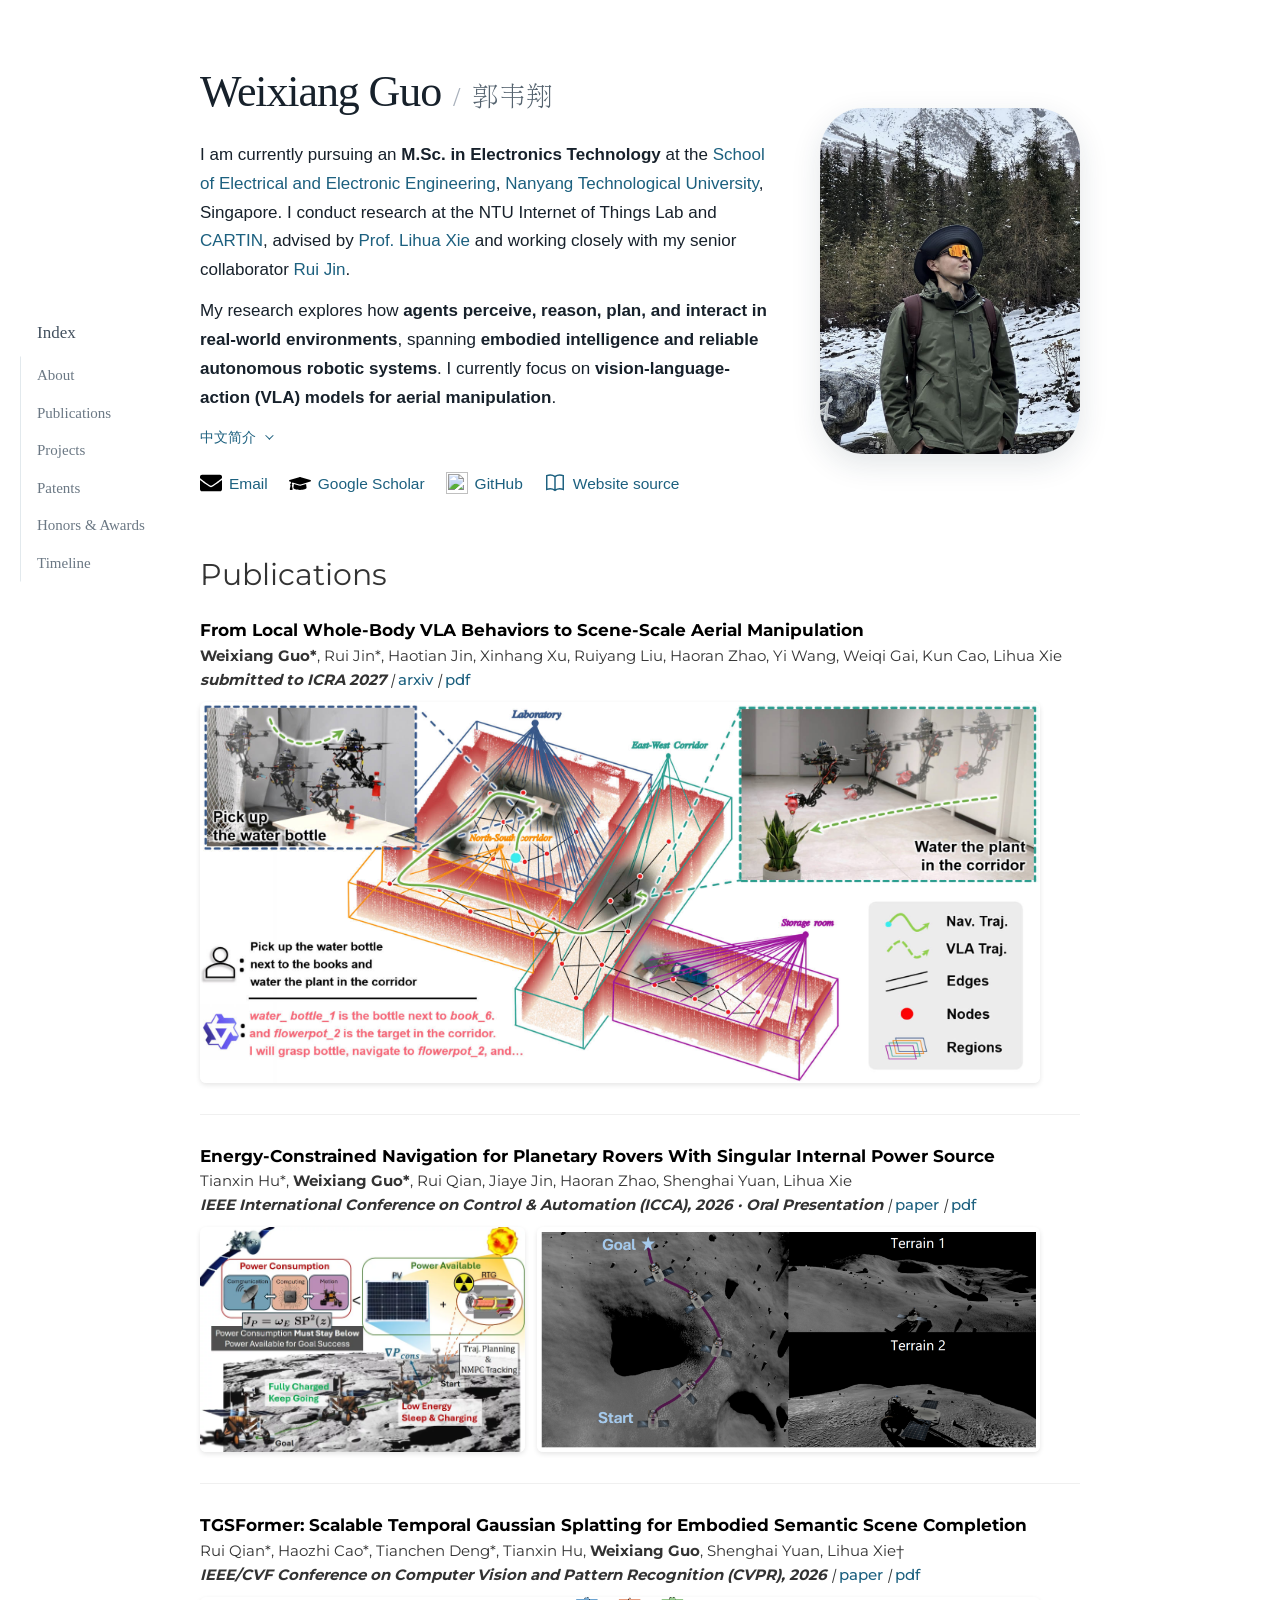
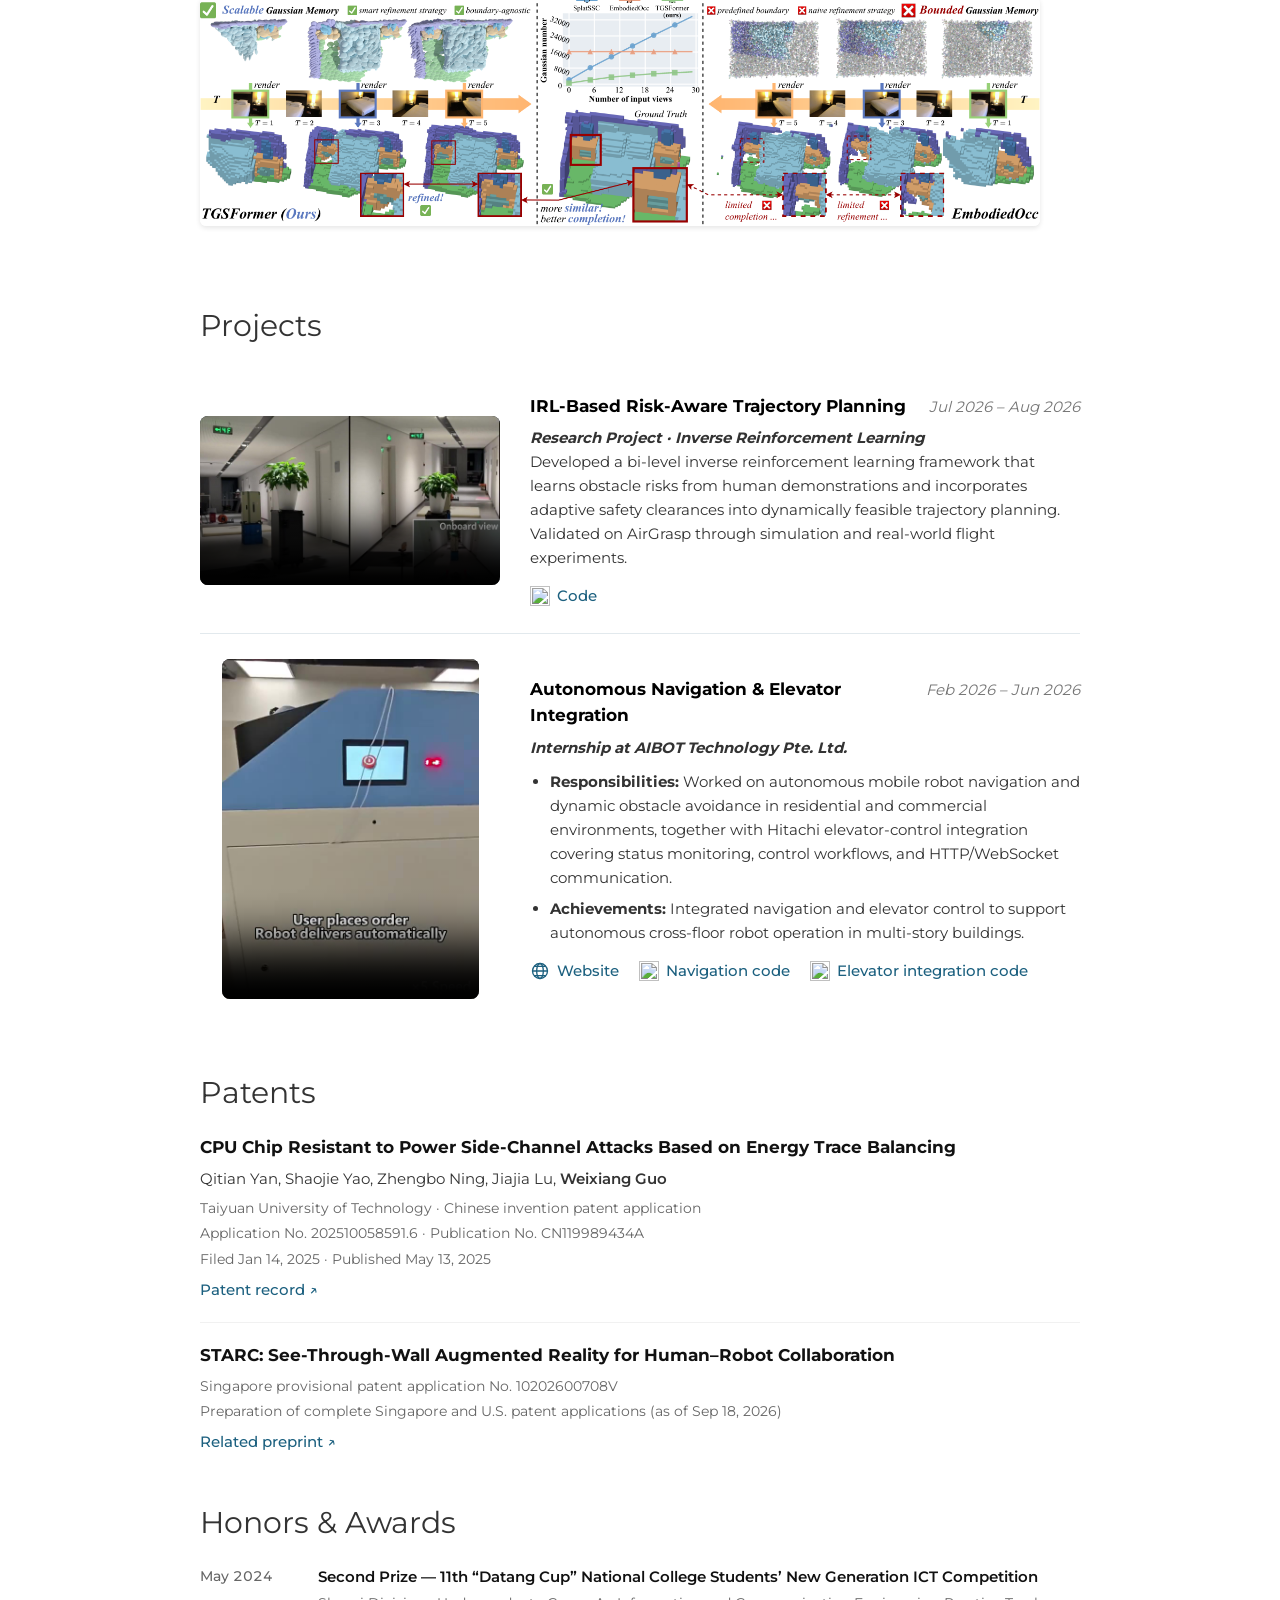
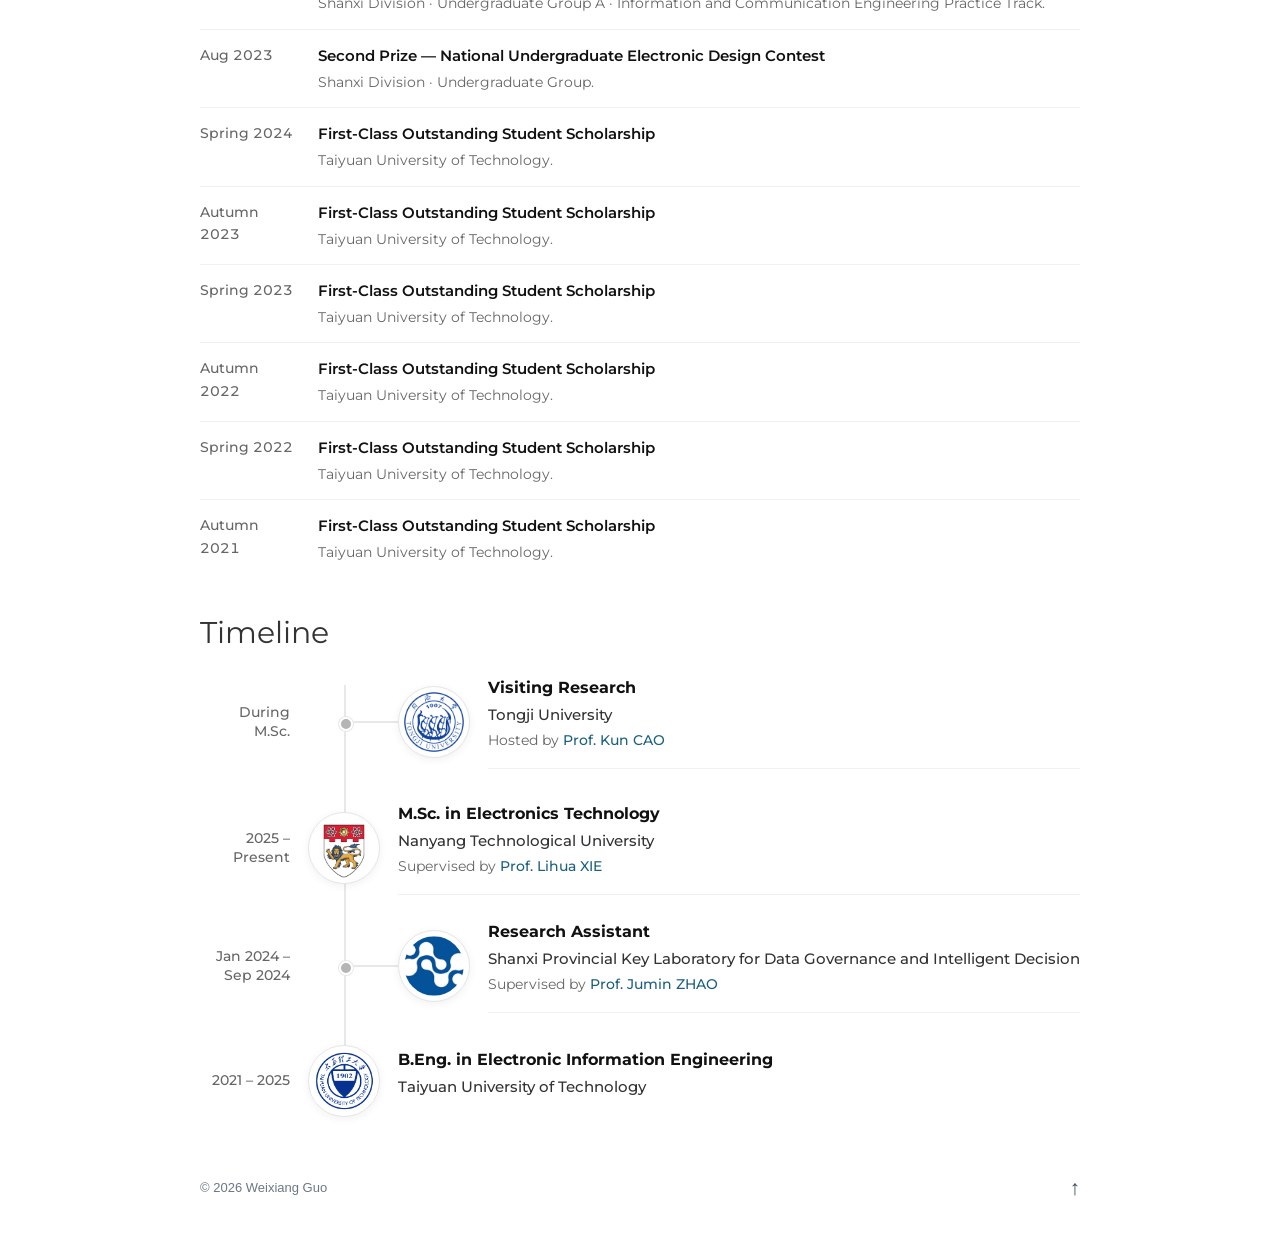
==== index.html @ 1e781b4f "Add patent applications before honors and awards" ====
<!DOCTYPE html>
<html lang="en">
<head>
  <meta charset="UTF-8">
  <meta name="viewport" content="width=device-width, initial-scale=1">
  <meta name="author" content="Weixiang Guo | 郭韦翔">
  <meta name="description" content="Weixiang Guo at Nanyang Technological University — robotics, intelligent systems, research, and engineering projects.">
  <meta name="color-scheme" content="light">
  <title>Weixiang Guo | 郭韦翔</title>
  <link rel="icon" href="assets/images/favicon.svg" type="image/svg+xml">
  <link rel="stylesheet" href="stylesheet.css?v=patents-20261005">
  <script src="navigation.js" defer></script>
  <script src="interactions.js" defer></script>
</head>
<body>
  <a class="skip-link" href="#about">Skip to main content</a>
  <aside class="section-nav" aria-label="Page sections">
    <div class="section-nav__inner">
      <a class="section-nav__label" href="#about">Index</a>
      <div class="section-nav__track">
        <span class="section-nav__indicator" aria-hidden="true"></span>
        <ol class="section-nav__list" id="section-nav-list">
          <li class="section-nav__item"><a class="section-nav__link" href="#about">About</a></li>
          <li class="section-nav__item"><a class="section-nav__link" href="#research">Publications</a></li>
          <li class="section-nav__item"><a class="section-nav__link" href="#projects">Projects</a></li>
          <li class="section-nav__item"><a class="section-nav__link" href="#patents">Patents</a></li>
          <li class="section-nav__item"><a class="section-nav__link" href="#honors">Honors &amp; Awards</a></li>
          <li class="section-nav__item"><a class="section-nav__link" href="#timeline">Timeline</a></li>
        </ol>
      </div>
    </div>
  </aside>

  <main class="page-shell">
    <section id="about" class="page-section profile" data-nav-section data-nav-label="About" tabindex="-1">
      <div class="profile-copy">
        <h1 class="name">Weixiang Guo <span class="name-divider" aria-hidden="true">/</span> <span class="chinese-name" lang="zh-CN">郭韦翔</span></h1>
        <p class="profile-intro">I am currently pursuing an <strong>M.Sc. in Electronics Technology</strong> at the <a href="https://www.ntu.edu.sg/eee">School of Electrical and Electronic Engineering</a>, <a href="https://www.ntu.edu.sg/">Nanyang Technological University</a>, Singapore. I conduct research at the NTU Internet of Things Lab and <a href="https://www.ntu.edu.sg/cartin">CARTIN</a>, advised by <a href="https://dr.ntu.edu.sg/entities/person/Xie-Lihua/">Prof. Lihua Xie</a> and working closely with my senior collaborator <a href="https://bbbbigrui.github.io/index.html">Rui Jin</a>.</p>
        <p class="profile-intro">My research explores how <strong>agents perceive, reason, plan, and interact in real-world environments</strong>, spanning <strong>embodied intelligence and reliable autonomous robotic systems</strong>. I currently focus on <strong>vision-language-action (VLA) models for aerial manipulation</strong>.</p>
        <details class="profile-details" lang="zh-CN">
          <summary>中文简介</summary>
          <div class="profile-details__content">
            <p>目前，我在新加坡<a href="https://www.ntu.edu.sg/eee">南洋理工大学电气与电子工程学院</a>攻读<strong>电子技术专业硕士（M.Sc. in Electronics Technology）</strong>，并在 NTU Internet of Things Lab 与<a href="https://www.ntu.edu.sg/cartin">先进机器人技术创新中心（CARTIN）</a>开展研究，师从<a href="https://dr.ntu.edu.sg/entities/person/Xie-Lihua/">谢立华教授</a>，并与<a href="https://bbbbigrui.github.io/index.html">金锐师兄</a>紧密合作。</p>
            <p>我的研究探索<strong>智能体如何在真实环境中进行感知、推理、规划与交互</strong>，涵盖<strong>具身智能与可靠的自主机器人系统</strong>。目前，我主要聚焦于<strong>面向空中操作的视觉—语言—动作（VLA）模型</strong>。</p>
          </div>
        </details>
        <div class="profile-links" aria-label="Profiles">
          <a class="profile-link" href="mailto:WEIXIANG001@e.ntu.edu.sg" title="WEIXIANG001@e.ntu.edu.sg"><img src="assets/files/icon/fa-envelope.svg" width="22" height="22" alt="">Email</a>
          <a class="profile-link" href="https://scholar.google.com/citations?user=BUrEXCwAAAAJ&amp;hl=en"><img src="assets/files/icon/fa-graduation-cap.svg" width="22" height="22" alt="">Google Scholar</a>
          <a class="profile-link" href="https://github.com/WeixiangGuo"><img src="assets/files/icon/github.svg" width="22" height="22" alt="">GitHub</a>
          <a class="profile-link" href="https://github.com/WeixiangGuo/WeixiangGuo.github.io"><svg viewBox="0 0 24 24" width="22" height="22" fill="none" stroke="currentColor" stroke-width="1.6" aria-hidden="true"><path d="M12 5v15M12 5C8 2 3 4 3 4v15s5-2 9 1c4-3 9-1 9-1V4s-5-2-9 1Z"/></svg>Website source</a>
        </div>
      </div>
      <figure class="profile-portrait">
        <img class="avatar" src="assets/images/weixiang-mountain-v2.jpg" alt="Weixiang Guo standing in a snow-covered mountain landscape" width="900" height="1200" fetchpriority="high">
      </figure>
    </section>

    <section id="research" class="page-section research-section" data-nav-section data-nav-label="Publications" tabindex="-1">
      <header class="section-heading">
        <h2 class="section-title" id="research-heading">Publications</h2>
      </header>
      <div id="research-papers">
        <article class="publication-item" aria-labelledby="vla-title">
          <div class="paper-content">
            <h3 class="papertitle" id="vla-title">From Local Whole-Body VLA Behaviors to Scene-Scale Aerial Manipulation</h3>
            <p class="authors"><span class="author-self">Weixiang Guo*</span>, Rui Jin*, Haotian Jin, Xinhang Xu, Ruiyang Liu, Haoran Zhao, Yi Wang, Weiqi Gai, Kun Cao, Lihua Xie</p>
            <p class="venue-full"><strong>submitted to ICRA 2027</strong> | <a class="publication-link" href="https://arxiv.org/abs/2609.39670">arxiv</a> | <a class="publication-link" href="https://arxiv.org/pdf/2609.39670">pdf</a></p>
          </div>
          <a class="paper-figure" href="assets/images/materials/vla-scene-scale-aerial-manipulation.jpg" data-figure data-caption="From Local Whole-Body VLA Behaviors to Scene-Scale Aerial Manipulation — Overview" aria-label="Enlarge the VLA aerial manipulation overview"><img src="assets/images/materials/vla-scene-scale-aerial-manipulation.jpg" alt="Scene-scale aerial manipulation framework connecting bottle grasping and plant watering through navigation and VLA trajectories" width="2195" height="997" loading="lazy"></a>
        </article>

        <article class="publication-item" aria-labelledby="lunarplan-title">
          <div class="paper-content">
            <h3 class="papertitle" id="lunarplan-title">Energy-Constrained Navigation for Planetary Rovers With Singular Internal Power Source</h3>
            <p class="authors">Tianxin Hu*, <span class="author-self">Weixiang Guo*</span>, Rui Qian, Jiaye Jin, Haoran Zhao, Shenghai Yuan, Lihua Xie</p>
            <p class="venue-full"><strong>IEEE International Conference on Control &amp; Automation (ICCA), 2026 · Oral Presentation</strong> | <a class="publication-link" href="https://ieeexplore.ieee.org/document/11618131">paper</a> | <a class="publication-link" href="https://ieeexplore.ieee.org/stamp/stamp.jsp?tp=&amp;arnumber=11618131">pdf</a></p>
          </div>
          <div class="publication-visuals" style="--visual-columns: minmax(0, 1.445021fr) minmax(0, 2.239726fr);" aria-label="Planetary rover navigation overview and terrain examples">
            <a class="paper-figure" href="assets/images/lunarplan.webp" data-figure data-caption="Energy-constrained navigation for planetary rovers — Overview" aria-label="Enlarge the LunarPlan research figure"><img src="assets/images/lunarplan.webp" alt="Planetary rover energy-constrained navigation overview" width="1393" height="964" loading="lazy"></a>
            <a class="paper-figure" href="assets/images/materials/icca-2026-terrain-navigation.png" data-figure data-caption="Planetary rover navigation — Start-to-goal path and two terrain examples" aria-label="Enlarge the planetary rover terrain figure"><img src="assets/images/materials/icca-2026-terrain-navigation.png" alt="Rover path from start to goal around a crater, alongside Terrain 1 and Terrain 2 views" width="981" height="438" loading="lazy"></a>
          </div>
        </article>

        <article class="publication-item" aria-labelledby="tgsformer-title">
          <div class="paper-content">
            <h3 class="papertitle" id="tgsformer-title">TGSFormer: Scalable Temporal Gaussian Splatting for Embodied Semantic Scene Completion</h3>
            <p class="authors">Rui Qian*, Haozhi Cao*, Tianchen Deng*, Tianxin Hu, <span class="author-self">Weixiang Guo</span>, Shenghai Yuan, Lihua Xie†</p>
            <p class="venue-full"><strong>IEEE/CVF Conference on Computer Vision and Pattern Recognition (CVPR), 2026</strong> | <a class="publication-link" href="https://openaccess.thecvf.com/content/CVPR2026/html/Qian_TGSFormer_Scalable_Temporal_Gaussian_Splatting_for_Embodied_Semantic_Scene_Completion_CVPR_2026_paper.html">paper</a> | <a class="publication-link" href="assets/files/papers/tgsformer-cvpr-2026.pdf">pdf</a></p>
          </div>
          <a class="paper-figure" href="assets/images/materials/tgsformer-introduction.png" data-figure data-caption="TGSFormer — Scalable Gaussian memory, progressive scene refinement, and comparison with baseline methods" aria-label="Enlarge the TGSFormer overview and comparison figure"><img src="assets/images/materials/tgsformer-introduction.png" alt="TGSFormer expands and refines reconstructed scenes over time, with visual comparisons against EmbodiedOcc and a chart of Gaussian counts" width="6284" height="1716" loading="lazy"></a>
        </article>
      </div>
    </section>

    <section id="projects" class="page-section projects-section" data-nav-section tabindex="-1">
      <header class="section-heading"><h2 class="section-title">Projects</h2></header>
      <article class="project-card" aria-labelledby="irl-project-title">
        <div class="project-media">
          <video class="project-video" controls autoplay loop playsinline muted preload="metadata" poster="assets/images/materials/irl-optimized-flight-20261004-poster.jpg" width="1280" height="720" aria-label="IRL-optimized AirGrasp flight demonstration">
            <source src="assets/images/materials/irl-optimized-flight-20261004.mp4" type="video/mp4">
            <a href="assets/images/materials/irl-optimized-flight-20261004.mp4">Watch the IRL flight demonstration</a>.
          </video>
        </div>
        <div class="project-copy">
          <div class="project-heading">
            <h3 id="irl-project-title">IRL-Based Risk-Aware Trajectory Planning</h3>
            <p class="project-dates"><time datetime="2026-07">Jul 2026</time> – <time datetime="2026-08">Aug 2026</time></p>
          </div>
          <p class="project-kicker">Research Project · Inverse Reinforcement Learning</p>
          <p>Developed a bi-level inverse reinforcement learning framework that learns obstacle risks from human demonstrations and incorporates adaptive safety clearances into dynamically feasible trajectory planning. Validated on AirGrasp through simulation and real-world flight experiments.</p>
          <div class="paper-links-group">
            <a class="link-with-icon" href="https://github.com/WeixiangGuo/IRL-Based-Risk-Aware-Trajectory-Planning"><img src="assets/files/icon/github.svg" width="20" height="20" alt="">Code</a>
          </div>
        </div>
      </article>
      <article class="project-card" aria-labelledby="aibot-project-title">
        <div class="project-media">
          <video class="project-video project-video--portrait" controls autoplay loop playsinline muted preload="metadata" poster="assets/images/materials/aibot-navigation-poster.jpg" width="544" height="720" aria-label="AIBOT autonomous mobile robot navigation demonstration">
            <source src="assets/images/materials/aibot-autonomous-navigation.mp4" type="video/mp4">
            <a href="assets/images/materials/aibot-autonomous-navigation.mp4">Watch the AIBOT navigation demonstration</a>.
          </video>
        </div>
        <div class="project-copy">
          <div class="project-heading">
            <h3 id="aibot-project-title">Autonomous Navigation &amp; Elevator Integration</h3>
            <p class="project-dates"><time datetime="2026-02">Feb 2026</time> – <time datetime="2026-06">Jun 2026</time></p>
          </div>
          <p class="project-kicker">Internship at AIBOT Technology Pte. Ltd.</p>
          <ul class="project-details">
            <li><strong>Responsibilities:</strong> Worked on autonomous mobile robot navigation and dynamic obstacle avoidance in residential and commercial environments, together with Hitachi elevator-control integration covering status monitoring, control workflows, and HTTP/WebSocket communication.</li>
            <li><strong>Achievements:</strong> Integrated navigation and elevator control to support autonomous cross-floor robot operation in multi-story buildings.</li>
          </ul>
          <div class="paper-links-group">
            <a class="link-with-icon" href="https://aibot.sg" target="_blank" rel="noopener"><svg viewBox="0 0 24 24" width="20" height="20" fill="none" stroke="currentColor" stroke-width="1.6" aria-hidden="true"><circle cx="12" cy="12" r="9"/><ellipse cx="12" cy="12" rx="4" ry="9"/><path d="M3 12h18M5 6.5h14M5 17.5h14"/></svg>Website</a>
            <a class="link-with-icon" href="https://github.com/ccwss-maker/AIBOT"><img src="assets/files/icon/github.svg" width="20" height="20" alt="">Navigation code</a>
            <a class="link-with-icon" href="https://github.com/WeixiangGuo/hitachi-aibot"><img src="assets/files/icon/github.svg" width="20" height="20" alt="">Elevator integration code</a>
          </div>
        </div>
      </article>
    </section>

    <section id="patents" class="page-section patents-section" data-nav-section data-nav-label="Patents" tabindex="-1">
      <header class="section-heading"><h2 class="section-title">Patents</h2></header>
      <article class="patent-entry">
        <h3>CPU Chip Resistant to Power Side-Channel Attacks Based on Energy Trace Balancing</h3>
        <p class="patent-inventors">Qitian Yan, Shaojie Yao, Zhengbo Ning, Jiajia Lu, <strong>Weixiang Guo</strong></p>
        <p class="patent-meta">Taiyuan University of Technology · Chinese invention patent application</p>
        <p class="patent-meta">Application No. 202510058591.6 · Publication No. CN119989434A</p>
        <p class="patent-status">Filed <time datetime="2025-01-14">Jan 14, 2025</time> · Published <time datetime="2025-05-13">May 13, 2025</time></p>
        <div class="patent-links"><a href="https://www.imaibj.cn/patent/details/202510058591">Patent record <span aria-hidden="true">↗</span></a></div>
      </article>
      <article class="patent-entry">
        <h3>STARC: See-Through-Wall Augmented Reality for Human–Robot Collaboration</h3>
        <p class="patent-meta">Singapore provisional patent application No. 10202600708V</p>
        <p class="patent-status">Preparation of complete Singapore and U.S. patent applications <span class="patent-asof">(as of Sep 18, 2026)</span></p>
        <div class="patent-links"><a href="https://arxiv.org/abs/2509.15507">Related preprint <span aria-hidden="true">↗</span></a></div>
      </article>
    </section>

    <section id="honors" class="page-section honors-section" data-nav-section data-nav-label="Honors &amp; Awards" tabindex="-1">
      <header class="section-heading"><h2 class="section-title">Honors &amp; Awards</h2></header>
      <ul class="awards-list">
        <li>
          <time class="award-year" datetime="2024-05">May 2024</time>
          <div><strong>Second Prize — 11th “Datang Cup” National College Students’ New Generation ICT Competition</strong><p class="award-detail">Shanxi Division · Undergraduate Group A · Information and Communication Engineering Practice Track.</p></div>
        </li>
        <li>
          <time class="award-year" datetime="2023-08">Aug 2023</time>
          <div><strong>Second Prize — National Undergraduate Electronic Design Contest</strong><p class="award-detail">Shanxi Division · Undergraduate Group.</p></div>
        </li>
        <li>
          <span class="award-year">Spring 2024</span>
          <div><strong>First-Class Outstanding Student Scholarship</strong><p class="award-detail">Taiyuan University of Technology.</p></div>
        </li>
        <li>
          <span class="award-year">Autumn 2023</span>
          <div><strong>First-Class Outstanding Student Scholarship</strong><p class="award-detail">Taiyuan University of Technology.</p></div>
        </li>
        <li>
          <span class="award-year">Spring 2023</span>
          <div><strong>First-Class Outstanding Student Scholarship</strong><p class="award-detail">Taiyuan University of Technology.</p></div>
        </li>
        <li>
          <span class="award-year">Autumn 2022</span>
          <div><strong>First-Class Outstanding Student Scholarship</strong><p class="award-detail">Taiyuan University of Technology.</p></div>
        </li>
        <li>
          <span class="award-year">Spring 2022</span>
          <div><strong>First-Class Outstanding Student Scholarship</strong><p class="award-detail">Taiyuan University of Technology.</p></div>
        </li>
        <li>
          <span class="award-year">Autumn 2021</span>
          <div><strong>First-Class Outstanding Student Scholarship</strong><p class="award-detail">Taiyuan University of Technology.</p></div>
        </li>
      </ul>
    </section>

    <section id="timeline" class="page-section timeline-section" data-nav-section data-nav-label="Timeline" tabindex="-1">
      <header class="section-heading"><h2 class="section-title" id="education">Timeline</h2></header>
      <div class="timeline">
        <article class="timeline-item timeline-sub">
          <div class="timeline-date">During M.Sc.</div>
          <div class="timeline-branch" aria-hidden="true"></div>
          <div class="timeline-sub-content">
            <div class="timeline-logo" style="--logo-scale: .85;">
              <img src="assets/images/logos/tongji.png" alt="Tongji University logo" width="320" height="320" loading="lazy">
            </div>
            <div class="timeline-body">
              <h3>Visiting Research</h3>
              <div class="timeline-org">Tongji University</div>
              <div class="timeline-note">Hosted by <a href="https://ntu-caokun.github.io/">Prof. Kun CAO</a></div>
            </div>
          </div>
        </article>
        <article class="timeline-item">
          <div class="timeline-date"><time datetime="2025">2025</time> – Present</div>
          <div class="timeline-logo" style="--logo-scale: .75; --logo-y: 3px;">
            <img src="assets/images/logos/ntu.png" alt="Nanyang Technological University logo" width="249" height="320" loading="lazy">
          </div>
          <div class="timeline-body">
            <h3>M.Sc. in Electronics Technology</h3>
            <div class="timeline-org">Nanyang Technological University</div>
            <div class="timeline-note">Supervised by <a href="https://dr.ntu.edu.sg/entities/person/Xie-Lihua/">Prof. Lihua XIE</a></div>
          </div>
        </article>
        <article class="timeline-item timeline-sub">
          <div class="timeline-date"><time datetime="2024-01">Jan 2024</time> – <time datetime="2024-09">Sep 2024</time></div>
          <div class="timeline-branch" aria-hidden="true"></div>
          <div class="timeline-sub-content">
            <div class="timeline-logo timeline-logo--lab" style="--logo-scale: .85;">
              <img src="assets/images/logos/shanxi-data-lab.jpg" alt="Shanxi Provincial Key Laboratory for Data Governance and Intelligent Decision logo" width="328" height="328" loading="lazy">
            </div>
            <div class="timeline-body">
              <h3>Research Assistant</h3>
              <div class="timeline-org">Shanxi Provincial Key Laboratory for Data Governance and Intelligent Decision</div>
              <div class="timeline-note">Supervised by <a href="https://ccst.tyut.edu.cn/info/2127/15161.htm">Prof. Jumin ZHAO</a></div>
            </div>
          </div>
        </article>
        <article class="timeline-item">
          <div class="timeline-date"><time datetime="2021">2021</time> – <time datetime="2025">2025</time></div>
          <div class="timeline-logo" style="--logo-scale: .95;">
            <img src="assets/images/logos/tyut.jpg" alt="Taiyuan University of Technology logo" width="834" height="836" loading="lazy">
          </div>
          <div class="timeline-body">
            <h3>B.Eng. in Electronic Information Engineering</h3>
            <div class="timeline-org">Taiyuan University of Technology</div>
          </div>
        </article>
      </div>
    </section>

    <footer class="site-footer">
      <p>© 2026 Weixiang Guo</p>
      <a class="back-top" href="#about" aria-label="Back to top">↑</a>
    </footer>
  </main>

  <dialog id="figure-dialog" class="figure-dialog" aria-labelledby="figure-caption">
    <form method="dialog"><button class="dialog-close" aria-label="Close figure">×</button></form>
    <figure><img id="figure-image" alt=""><figcaption id="figure-caption"></figcaption></figure>
  </dialog>
</body>
</html>
---- stylesheet.css ----
@font-face {
  font-family: "Outfit";
  src: url("assets/fonts/outfit-latin.woff2") format("woff2");
  font-weight: 100 900;
  font-style: normal;
  font-display: swap;
}

@font-face {
  font-family: "Ma Shan Zheng";
  src: url("assets/fonts/mashanzheng-guoweixiang.woff2") format("woff2");
  font-weight: 400;
  font-style: normal;
  font-display: swap;
}

@font-face {
  font-family: "AR PL UKai CN Name";
  src: url("assets/fonts/ar-pl-ukai-cn-guoweixiang.woff2") format("woff2");
  font-weight: 400;
  font-style: normal;
  font-display: swap;
  unicode-range: U+90ED, U+97E6, U+7FD4;
}

@font-face {
  font-family: "AR PL UMing CN Name";
  src: url("assets/fonts/ar-pl-uming-cn-guoweixiang.woff2") format("woff2");
  font-weight: 400;
  font-style: normal;
  font-display: swap;
  unicode-range: U+90ED, U+97E6, U+7FD4;
}

@font-face {
  font-family: "Montserrat";
  src: url("assets/fonts/montserrat-variable.ttf") format("truetype");
  font-weight: 100 900;
  font-style: normal;
  font-display: swap;
}

:root {
  --text-primary: #17212b;
  --text-secondary: #43515f;
  --text-tertiary: #6b7884;
  --bg-primary: #ffffff;
  --highlight-blue: #f2f7fa;
  --accent-blue: #1f6685;
  --accent-orange: #9a5e32;
  --line: #e2e9ed;
  --link-color: #1c607f;
  --font-heading: Palatino, "Palatino Linotype", "Book Antiqua", Georgia, "Times New Roman", serif;
}

* { box-sizing: border-box; }
[hidden] { display: none !important; }
html { scroll-behavior: smooth; }
body {
  margin: 0;
  background: var(--bg-primary);
  color: var(--text-primary);
  font-family: "Outfit", "Segoe UI", "Microsoft YaHei", sans-serif;
  font-size: 17px;
  font-weight: 400;
  line-height: 1.65;
  letter-spacing: 0;
  -webkit-font-smoothing: antialiased;
}
::selection { background: #d9eaf1; color: #163a4b; }
a { color: var(--link-color); text-decoration: none; transition: color .18s ease; }
a:hover { color: var(--accent-orange); }
a:focus-visible, button:focus-visible, summary:focus-visible {
  outline: 2px solid var(--accent-blue);
  outline-offset: 4px;
  border-radius: 2px;
}
img { display: block; max-width: 100%; }
figure, blockquote, p { margin: 0; }
button, summary { -webkit-tap-highlight-color: transparent; }
button { font: inherit; }
strong { font-weight: 600; }
.muted, .muted a { color: var(--text-secondary); }
.sr-only { position: absolute; width: 1px; height: 1px; padding: 0; margin: -1px; overflow: hidden; clip-path: inset(50%); white-space: nowrap; border: 0; }
.skip-link { position: fixed; top: -100px; left: 16px; z-index: 100; padding: 8px 16px; background: white; border: 1px solid var(--accent-blue); }
.skip-link:focus { top: 12px; }
.page-shell { width: min(940px, calc(100% - 400px)); margin: 0 auto; }
.page-section { scroll-margin-top: 38px; margin-top: 46px; }
.page-section:focus { outline: none; }

/* Section navigation adapted from the reference homepage. */
.section-nav {
  --indicator-y: 0px;
  --indicator-height: 30px;
  --indicator-x: 0px;
  --indicator-width: 56px;
  position: fixed;
  top: 50%;
  left: max(20px, calc(50% - 656px));
  width: 148px;
  transform: translateY(-50%);
  z-index: 20;
}
.section-nav__label { display: inline-block; margin: 0 0 16px 17px; font-family: var(--font-heading); font-size: 17px; color: var(--text-secondary); line-height: 1; }
.section-nav__track { position: relative; }
.section-nav__track::before { position: absolute; top: 0; bottom: 0; left: 0; width: 1px; background: var(--line); content: ""; }
.section-nav__indicator { position: absolute; top: 0; left: 0; width: 2px; height: var(--indicator-height); background: var(--accent-blue); transform: translateY(var(--indicator-y)); transition: height .2s ease, transform .3s ease; opacity: 0; }
.section-nav.is-ready .section-nav__indicator { opacity: 1; }
.section-nav__list { list-style: none; margin: 0; padding: 0; }
.section-nav__item { margin: 0; padding: 0; }
.section-nav__link { display: block; padding: 9px 4px 9px 17px; font-family: var(--font-heading); font-size: 15px; color: var(--text-tertiary); line-height: 1.3; transition: color .2s ease, transform .2s ease; }
.section-nav__link:hover, .section-nav__link.is-active { color: var(--link-color); transform: translateX(3px); }
.section-nav__link.is-active { font-weight: 600; }

/* Profile */
.profile { display: grid; grid-template-columns: minmax(0, 1fr) 260px; gap: 48px; align-items: center; margin-top: 66px; }
.name { display: flex; align-items: baseline; flex-wrap: wrap; gap: 12px; margin: 0 0 22px; font-family: var(--font-heading); font-size: 44px; font-weight: 400; line-height: 1.2; letter-spacing: -.025em; }
.name-divider { color: #a9b1bc; font-size: 27px; }
.chinese-name { font-family: "AR PL UMing CN Name", "SimSun", "Songti SC", "STSong", serif; font-size: 27px; font-weight: 400; color: #55636f; letter-spacing: 0; }
.profile-intro { margin-top: 12px; line-height: 1.7; }
.profile-intro--muted { color: var(--text-secondary); font-size: 15.5px; }
.profile-portrait { margin: 0; }
.avatar { width: 100%; height: auto; object-fit: contain; object-position: center; border-radius: 44px; box-shadow: 0 10px 30px rgb(25 52 66 / 12%); }
.profile-links { display: flex; gap: 12px 21px; flex-wrap: wrap; align-items: center; margin-top: 21px; }
.profile-link { display: inline-flex; align-items: center; gap: 7px; font-size: 15.5px; color: var(--link-color); }
.profile-link img, .profile-link svg { width: 22px; height: 22px; object-fit: contain; flex-shrink: 0; }
.profile-link--rednote img { width: 24px; height: 24px; }
.profile-details { margin-top: 12px; font-size: 15px; }
.profile-details summary { display: inline-flex; align-items: center; gap: 9px; cursor: pointer; list-style: none; color: var(--link-color); font-size: 14px; }
.profile-details summary::-webkit-details-marker { display: none; }
.profile-details summary::after { content: ""; width: 5px; height: 5px; border-right: 1px solid; border-bottom: 1px solid; transform: rotate(45deg) translateY(-2px); transition: transform .2s ease; }
.profile-details[open] summary::after { transform: rotate(225deg); }
.profile-details__content { margin-top: 10px; padding: 6px 0 6px 15px; border-left: 2px solid #deebf9; color: var(--text-secondary); line-height: 1.8; }

/* Main sections */
.section-heading { display: flex; align-items: baseline; justify-content: space-between; flex-wrap: wrap; gap: 10px 20px; margin-bottom: 20px; }
.section-title { margin: 0; font-family: var(--font-heading); font-size: 31px; font-weight: 400; letter-spacing: 0; line-height: 1.25; }
.news-section { margin-top: 40px; }
.news-list { list-style: none; margin: 0; padding: 0; }
.news-list li { display: grid; grid-template-columns: 87px minmax(0, 1fr); gap: 15px; margin-top: 9px; font-size: 16px; }
.news-list time { color: var(--text-tertiary); font-size: 15px; font-variant-numeric: tabular-nums; }
.news-list em { font-style: normal; }
.news-archive { margin-top: 12px; }
.news-archive summary { width: fit-content; color: var(--link-color); font-size: 14px; cursor: pointer; }
.news-archive .news-list { margin-top: 12px; }

/* Shared research and patent assets. */
.paper-row { display: grid; grid-template-columns: 225px minmax(0, 1fr); gap: 27px; align-items: center; padding: 23px 18px; margin: 13px -18px; }
.paper-figure { display: block; min-width: 0; }
.paper-figure img { width: 100%; height: auto; max-height: 215px; object-fit: contain; transition: opacity .18s ease; }
.paper-figure:hover img { opacity: .85; }
.papertitle { margin: 0 0 8px; font-family: "Outfit", "Segoe UI", sans-serif; font-size: 18px; font-weight: 650; line-height: 1.45; color: var(--link-color); }
.papertitle a { color: inherit; }
.papertitle a:hover { color: var(--accent-orange); }
.authors { color: var(--text-secondary); font-size: 15.5px; line-height: 1.55; }
.author-self { position: relative; z-index: 0; display: inline-block; padding: 0 1px; font-weight: 600; color: var(--text-primary); isolation: isolate; }
.author-self::before { position: absolute; top: 50%; right: -2px; left: -2px; z-index: -1; height: .9em; background: linear-gradient(90deg, #ffe95e12, #ffe95e60 12%, #fff17661 80%, #ffe95e12); clip-path: polygon(0 22%, 9% 10%, 36% 17%, 68% 5%, 100% 18%, 99% 84%, 82% 94%, 51% 88%, 21% 100%, 1% 84%); content: ""; transform: translateY(-50%) rotate(-.7deg) skewX(-2deg); }
.venue-full { color: var(--text-primary); font-size: 15px; font-style: italic; margin-top: 6px; line-height: 1.55; }
.paper-description { margin-top: 10px; color: var(--text-secondary); font-size: 16px; line-height: 1.6; }
.paper-links-group { display: flex; align-items: center; flex-wrap: wrap; gap: 10px 20px; margin-top: 14px; }
.link-with-icon { display: inline-flex; align-items: center; gap: 7px; font-size: 15.5px; font-weight: 500; }
.link-with-icon img, .link-with-icon svg { width: 20px; height: 20px; flex-shrink: 0; object-fit: contain; }

/* Publications match Rui Jin's Montserrat, text-above-figure layout. */
.research-section { font-family: "Montserrat", sans-serif; font-size: 15px; line-height: 1.6; color: #333; }
.research-section .section-heading { margin-bottom: 10px; }
.research-section .section-title { margin: 10px 0; font-family: inherit; font-size: 30px; font-weight: 400; line-height: 1.5; }
.publication-item { margin: 0 0 28px; padding: 0 0 16px; border-bottom: 1px solid #f0f0f0; overflow-wrap: anywhere; }
.publication-item:last-child { border-bottom: 0; }
.publication-item .papertitle { margin: 0; font-family: inherit; font-size: 1.1em; font-weight: 700; line-height: inherit; color: #000; }
.publication-item .authors { color: inherit; font-size: inherit; line-height: inherit; }
.publication-item .author-self { padding: 0; color: inherit; font-weight: 700; }
.publication-item .author-self::before { content: none; }
.publication-item .venue-full { margin: 0; color: inherit; font-size: inherit; font-style: italic; line-height: inherit; }
.publication-item strong { font-weight: 700; }
.publication-link { color: var(--link-color); font-weight: 500; font-style: normal; }
.publication-link:hover { color: var(--link-color); }
.publication-item .paper-figure { width: 100%; max-width: 840px; margin: 10px 0 15px; }
.publication-item .paper-figure img { max-height: none; border-radius: 6px; box-shadow: 0 2px 5px rgb(0 0 0 / 10%); }
.publication-visuals { display: grid; grid-template-columns: var(--visual-columns, minmax(0, 1fr)); gap: 12px; align-items: start; width: 100%; max-width: 840px; margin: 10px 0 15px; }
.publication-item .publication-visuals .paper-figure { margin: 0; max-width: none; }

@media (max-width: 700px) {
  .publication-item { margin-bottom: 22px; padding-bottom: 12px; }
  .publication-item .paper-figure { max-width: 480px; }
  .publication-visuals { grid-template-columns: minmax(0, 1fr); max-width: 480px; }
}

/* Projects */
.projects-section { font-family: "Montserrat", sans-serif; font-size: 15px; line-height: 1.6; color: #333; }
.projects-section .section-title { font-family: inherit; font-size: 30px; font-weight: 400; line-height: 1.5; }
.projects-section .link-with-icon { font-family: inherit; font-size: inherit; font-weight: 500; color: var(--link-color); }
.project-card { display: grid; grid-template-columns: minmax(0, 300px) minmax(0, 1fr); gap: 30px; align-items: center; padding: 25px 0; }
.project-card + .project-card { border-top: 1px solid var(--line); }
.project-media { min-width: 0; display: flex; justify-content: center; }
.project-video { display: block; width: 100%; height: auto; border-radius: 8px; background: #101820; }
.project-video--portrait { width: min(100%, 257px); }
.project-copy { min-width: 0; }
.project-heading { display: grid; grid-template-columns: minmax(0, 1fr) auto; align-items: baseline; gap: 4px 16px; margin-bottom: 7px; }
.project-dates { margin: 0; color: #757575; font-size: inherit; font-style: italic; white-space: nowrap; }
.project-copy h3 { margin: 0; font-family: inherit; font-size: 1.1em; font-weight: 700; line-height: inherit; color: #000; }
.project-copy h3 a { color: var(--text-primary); }
.project-copy h3 a:hover { color: var(--accent-orange); }
.project-copy > p:not(.project-kicker) { margin-bottom: 13px; color: inherit; font-size: inherit; line-height: inherit; }
.project-kicker { color: inherit; font-size: inherit; font-weight: 700; font-style: italic; letter-spacing: 0; text-transform: none; }
.project-details { margin: 10px 0 13px; padding-left: 20px; color: inherit; font-size: inherit; line-height: 1.6; }
.project-details li + li { margin-top: 7px; }
.project-details strong { font-weight: 700; }

@media (max-width: 700px) {
  .projects-section .section-title { font-size: 1.6rem; }
  .project-heading { grid-template-columns: 1fr; }
}

/* Timeline follows Rui Jin's main-line and branch layout. */
.timeline-section { font-family: "Montserrat", sans-serif; font-size: 15px; line-height: 1.6; color: #333; }
.timeline-section .section-title { font-family: inherit; font-size: 30px; font-weight: 400; line-height: 1.5; }
.timeline-section a { color: var(--link-color); font-weight: 500; overflow-wrap: anywhere; }
.timeline { position: relative; margin-top: 18px; }
.timeline::before { content: ""; position: absolute; top: 10px; bottom: 10px; left: 144px; width: 2px; background: #e8e8e8; }
.timeline-item { display: grid; grid-template-columns: 90px 72px minmax(0, 1fr); gap: 18px; align-items: center; position: relative; padding: 8px 0 24px; }
.timeline-item:last-child { padding-bottom: 8px; }
.timeline-date { color: #666; font-size: .92em; font-weight: 500; text-align: right; line-height: 1.35; }
.timeline-logo { width: 72px; height: 72px; border: 1px solid #e6e6e6; border-radius: 50%; background: #fff; display: flex; align-items: center; justify-content: center; position: relative; z-index: 1; overflow: hidden; box-shadow: 0 2px 8px rgb(0 0 0 / 6%); }
.timeline-logo img { width: 100%; height: 100%; object-fit: contain; object-position: var(--logo-position, center); transform: translate(var(--logo-x, 0px), var(--logo-y, 0px)) scale(var(--logo-scale, .78)); display: block; }
.timeline-logo--lab img { border-radius: 50%; }
.timeline-sub { align-items: center; padding-top: 0; }
.timeline-sub .timeline-branch { grid-column: 2 / 4; grid-row: 1; justify-self: start; align-self: center; width: 72px; height: 2px; margin-left: 36px; background: #e8e8e8; position: relative; z-index: 0; }
.timeline-sub .timeline-branch::before { content: ""; position: absolute; left: -5px; top: -4px; width: 10px; height: 10px; border-radius: 50%; background: #b5b5b5; border: 2px solid #fff; box-shadow: 0 0 0 1px #e8e8e8; }
.timeline-sub-content { grid-column: 3; grid-row: 1; display: grid; grid-template-columns: 72px minmax(0, 1fr); gap: 18px; align-items: center; min-width: 0; position: relative; z-index: 1; }
.timeline-body { min-width: 0; padding-bottom: 16px; border-bottom: 1px solid #f1f1f1; }
.timeline-item:last-child .timeline-body { border-bottom: none; }
.timeline-body h3 { margin: 0 0 4px; font-family: inherit; font-size: 1.08em; font-weight: 700; line-height: 1.5; color: #111; }
.timeline-org { font-weight: 500; color: #333; overflow-wrap: anywhere; }
.timeline-note { color: #666; font-size: .95em; margin-top: 2px; overflow-wrap: anywhere; }
@media (max-width: 700px) {
  .timeline-section .section-title { font-size: 1.6rem; }
  .timeline::before { left: 32px; }
  .timeline-item { grid-template-columns: 64px minmax(0, 1fr); gap: 14px; align-items: start; padding-bottom: 22px; }
  .timeline-date { grid-column: 2; text-align: left; font-size: .88em; }
  .timeline-logo { grid-column: 1; grid-row: 1 / span 3; width: 64px; height: 64px; }
  .timeline-body { grid-column: 2; padding-bottom: 14px; }
  .timeline-sub .timeline-branch { grid-column: 1 / 3; grid-row: 2; align-self: start; width: 58px; margin-top: 32px; margin-left: 32px; }
  .timeline-sub-content { grid-column: 2; grid-row: 2; grid-template-columns: 64px minmax(0, 1fr); gap: 14px; align-items: start; }
  .timeline-sub .timeline-logo { grid-column: 1; grid-row: 1 / span 2; }
  .timeline-sub .timeline-body { grid-column: 2; }
}

/* Legacy institution styles retained for future sections. */
.institution-row { display: grid; grid-template-columns: 108px minmax(0, 1fr) auto; gap: 24px; align-items: center; padding: 15px 0; }
.institution-logo { display: flex; align-items: center; justify-content: center; width: 108px; min-height: 65px; }
.institution-logo img { object-fit: contain; }
.institution-mark { display: grid; place-items: center; width: 78px; height: 78px; margin-left: 15px; border: 1px solid #cadbe2; border-radius: 50%; color: #16566f; background: #f2f8fa; font-family: var(--font-heading); font-size: 22px; letter-spacing: .03em; }
.institution-copy h3 { font-size: 18px; line-height: 1.45; font-weight: 600; margin: 0 0 4px; }
.institution-copy h3 a { color: var(--text-primary); }
.institution-copy h3 a:hover { color: var(--link-color); }
.institution-copy p { color: var(--text-secondary); font-size: 16px; line-height: 1.55; }
.institution-date { text-align: right; color: var(--text-secondary); font-size: 15px; font-variant-numeric: tabular-nums; white-space: nowrap; }
.institution-date span { display: block; color: var(--text-tertiary); font-size: 14px; }
.education-row { padding: 0; }
.experience-list .institution-row:first-child { padding-top: 0; }
.experience-list .institution-row:last-child { padding-bottom: 0; }

.patents-section { font-family: "Montserrat", sans-serif; font-size: 15px; line-height: 1.6; color: #333; }
.patents-section .section-title { font-family: inherit; font-size: 30px; font-weight: 400; line-height: 1.5; }
.patent-entry { padding: 20px 0; border-bottom: 1px solid #f1f1f1; overflow-wrap: anywhere; }
.patent-entry:first-of-type { padding-top: 0; }
.patent-entry:last-child { border-bottom: none; padding-bottom: 0; }
.patent-entry h3 { margin: 0 0 6px; font-family: inherit; font-size: 17px; font-weight: 700; line-height: 1.5; color: #111; }
.patent-inventors { margin: 0 0 6px; }
.patent-meta, .patent-status { margin: 3px 0 0; font-size: 14px; color: #666; }
.patent-asof { white-space: normal; }
.patent-links { margin-top: 8px; }
.patent-links a { color: var(--link-color); font-weight: 500; }
.patent-links a:hover { color: var(--accent-orange); }

.honors-section { font-family: "Montserrat", sans-serif; font-size: 15px; line-height: 1.6; color: #333; }
.honors-section .section-title { font-family: inherit; font-size: 30px; font-weight: 400; line-height: 1.5; }
.awards-list { list-style: none; padding: 0; margin: 0; }
.awards-list li { display: grid; grid-template-columns: 100px minmax(0, 1fr); gap: 18px; padding: 14px 0; border-bottom: 1px solid #f1f1f1; }
.awards-list li:first-child { padding-top: 0; }
.awards-list li:last-child { border-bottom: none; padding-bottom: 0; }
.awards-list strong { font-weight: 600; color: #111; }
.award-year { font-size: 14px; color: #666; font-weight: 500; font-variant-numeric: tabular-nums; }
.award-detail { margin: 3px 0 0; font-size: 14px; color: #666; }
.language-score { font-size: 17px; line-height: 1.65; }
.language-score span { color: var(--text-secondary); }
.beyond-layout p { font-size: 16.5px; line-height: 1.7; }
.beyond-layout p + p { margin-top: 12px; }
.film-note { margin-top: 15px; font-size: 16.5px; line-height: 1.7; }
.personal-quote { margin: 30px 0 0; padding: 12px 0 12px 20px; border-left: 2px solid #dbe8f6; }
.personal-quote p { font-family: var(--font-heading); font-size: 19px; line-height: 1.6; color: var(--text-secondary); font-style: italic; }
.personal-quote cite { display: block; margin-top: 10px; font-size: 14px; font-style: normal; color: var(--text-tertiary); }
.site-footer { display: flex; justify-content: space-between; align-items: center; padding: 46px 0 34px; color: var(--text-tertiary); font-size: 13px; }
.back-top { color: var(--text-secondary); font-size: 21px; }

/* Native figure preview. */
.figure-dialog { width: min(1120px, calc(100% - 36px)); max-height: calc(100dvh - 50px); padding: 44px 24px 20px; border: 1px solid #dbe3ef; border-radius: 6px; color: var(--text-primary); background: white; }
.figure-dialog::backdrop { background: #14283c99; }
.figure-dialog img { max-height: calc(100dvh - 180px); width: 100%; object-fit: contain; }
.figure-dialog figcaption { text-align: center; font-size: 15px; color: var(--text-secondary); margin-top: 18px; }
.dialog-close { position: absolute; top: 5px; right: 12px; width: 38px; height: 38px; border: 0; background: none; color: var(--text-secondary); font-size: 29px; cursor: pointer; }
body:has(.figure-dialog[open]) { overflow: hidden; }

@media (max-width: 1170px) {
  .page-shell { width: min(940px, calc(100% - 64px)); }
  .section-nav { position: sticky; top: 0; left: auto; width: 100%; transform: none; background: #fffffff5; border-bottom: 1px solid var(--line); }
  .section-nav__inner { display: flex; align-items: center; gap: 15px; max-width: 1004px; margin: 0 auto; padding: 0 28px; }
  .section-nav__label { margin: 0; flex-shrink: 0; font-size: 17px; }
  .section-nav__track { flex: 1; min-width: 0; overflow-x: auto; scrollbar-width: none; }
  .section-nav__track::-webkit-scrollbar { display: none; }
  .section-nav__track::before { display: none; }
  .section-nav__list { display: flex; width: max-content; }
  .section-nav__link { padding: 17px 11px; white-space: nowrap; font-size: 15px; }
  .section-nav__link:hover, .section-nav__link.is-active { transform: none; }
  .section-nav__indicator { top: auto; bottom: 0; height: 2px; width: var(--indicator-width); transform: translateX(var(--indicator-x)); transition: width .2s ease, transform .3s ease; }
  .page-section { scroll-margin-top: 85px; }
  .profile { margin-top: 40px; }
  .paper-row { margin-right: 0; margin-left: 0; }
}

@media (max-width: 850px) {
  .profile { grid-template-columns: minmax(0, 1fr) 210px; gap: 26px; }
  .avatar { border-radius: 38px; }
  .name { font-size: 38px; gap: 9px; }
  .paper-row { grid-template-columns: 190px minmax(0, 1fr); gap: 22px; padding: 21px 15px; }
  .institution-row { grid-template-columns: 88px minmax(0, 1fr); gap: 5px 20px; }
  .institution-logo { width: 88px; grid-row: span 2; }
  .institution-date { grid-column: 2; text-align: left; }
  .institution-date span { display: inline; margin-left: 8px; }
}

@media (max-width: 640px) {
  body { font-size: 16px; }
  .page-shell { width: calc(100% - 36px); }
  .section-nav__inner { padding: 0 18px; gap: 12px; }
  .section-nav__link { padding: 15px 10px; font-size: 14px; }
  .profile { display: flex; flex-direction: column; align-items: stretch; gap: 0; margin-top: 26px; }
  .profile-portrait { order: -1; align-self: center; width: 210px; margin: 0 0 26px; }
  .name { justify-content: center; gap: 10px; font-size: 36px; margin-bottom: 19px; }
  .name-divider { font-size: 22px; }
  .chinese-name { font-size: 22px; }
  .profile-links { gap: 13px 20px; }
  .profile-link { font-size: 15px; }
  .page-section { margin-top: 38px; }
  .profile { margin-top: 26px; }
  .section-title { font-size: 28px; }
  .section-heading { margin-bottom: 17px; }
  .news-list li { grid-template-columns: 74px minmax(0, 1fr); gap: 10px; font-size: 15.5px; }
  .news-list time { font-size: 14.5px; }
  .paper-row { grid-template-columns: 1fr; gap: 18px; padding: 20px 15px; margin-top: 15px; }
  .paper-figure img { max-height: 215px; }
  .papertitle { font-size: 18px; line-height: 1.5; }
  .authors { font-size: 15.5px; }
  .venue-full { font-size: 15px; }
  .paper-description { font-size: 16px; }
  .paper-links-group { gap: 12px 19px; }
  .link-with-icon { font-size: 15px; }
  .project-card { grid-template-columns: 1fr; gap: 20px; padding: 22px 0; }
  .project-media { width: 100%; max-width: 480px; margin-inline: auto; }
  .institution-row { grid-template-columns: 66px minmax(0, 1fr); gap: 5px 15px; padding: 14px 0; }
  .institution-logo { width: 66px; min-height: 48px; }
  .institution-logo img { max-width: 62px; max-height: 56px; }
  .institution-logo--wide img { max-width: 66px; }
  .institution-mark { width: 58px; height: 58px; margin-left: 4px; font-size: 17px; }
  .institution-copy h3 { font-size: 17px; }
  .institution-copy p { font-size: 15.5px; }
  .institution-date { font-size: 15px; white-space: normal; }
  .patents-section .section-title, .honors-section .section-title { font-size: 1.6rem; }
  .awards-list li { grid-template-columns: 1fr; gap: 4px; }
  .award-year { font-size: 13px; }
  .language-score { font-size: 16px; }
  .beyond-layout p, .film-note { font-size: 16px; }
  .personal-quote { margin-top: 27px; padding-left: 15px; }
  .personal-quote p { font-size: 18px; }
  .site-footer { font-size: 12px; padding: 28px 0; }
  .figure-dialog { padding: 46px 12px 18px; }
}

@media (max-width: 360px) {
  .name { font-size: 31px; gap: 8px; }
}

@media (prefers-reduced-motion: reduce) {
  html { scroll-behavior: auto; }
  *, *::before, *::after { animation: none !important; transition: none !important; }
}

@media print {
  .section-nav, .skip-link, .back-top, .figure-dialog { display: none !important; }
  .page-shell { width: 100%; }
  .profile { margin-top: 0; }
  .page-section { margin-top: 24px; }
  .paper-row { break-inside: avoid; margin-left: 0; margin-right: 0; }
}
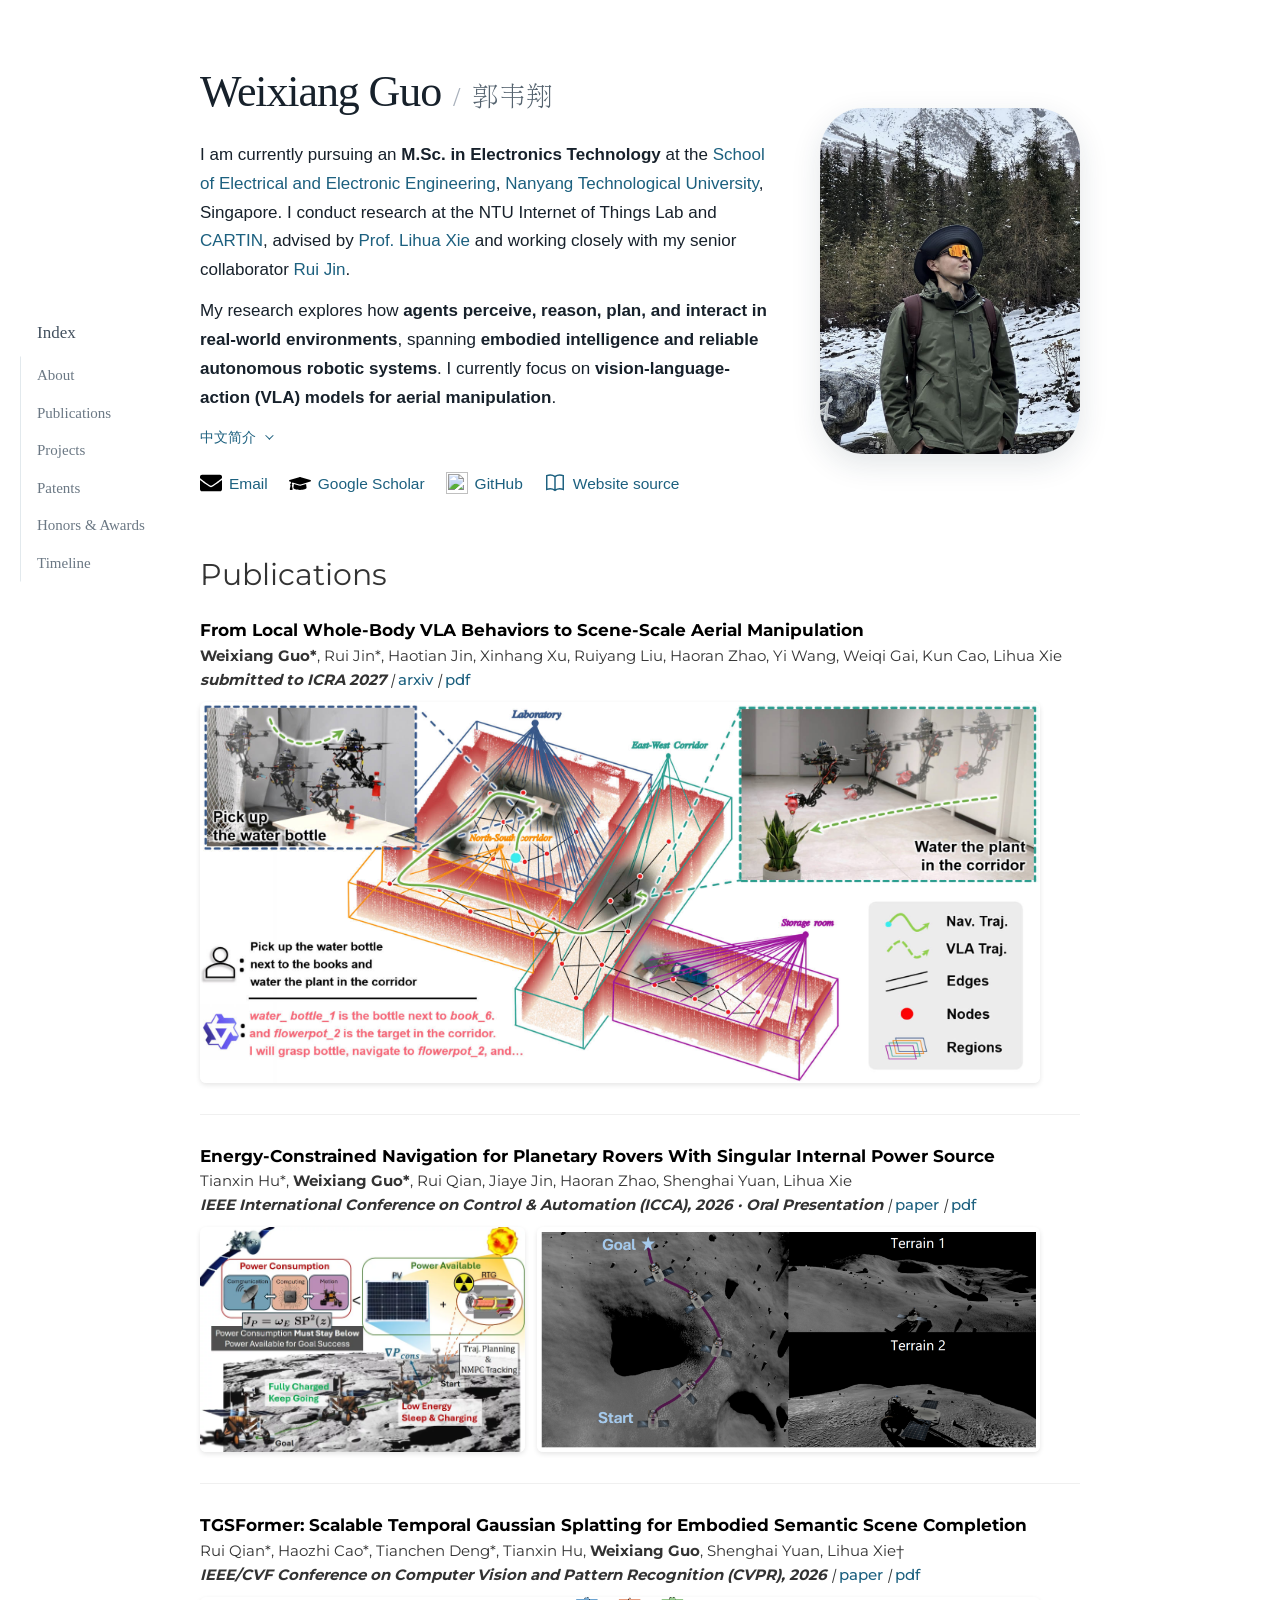
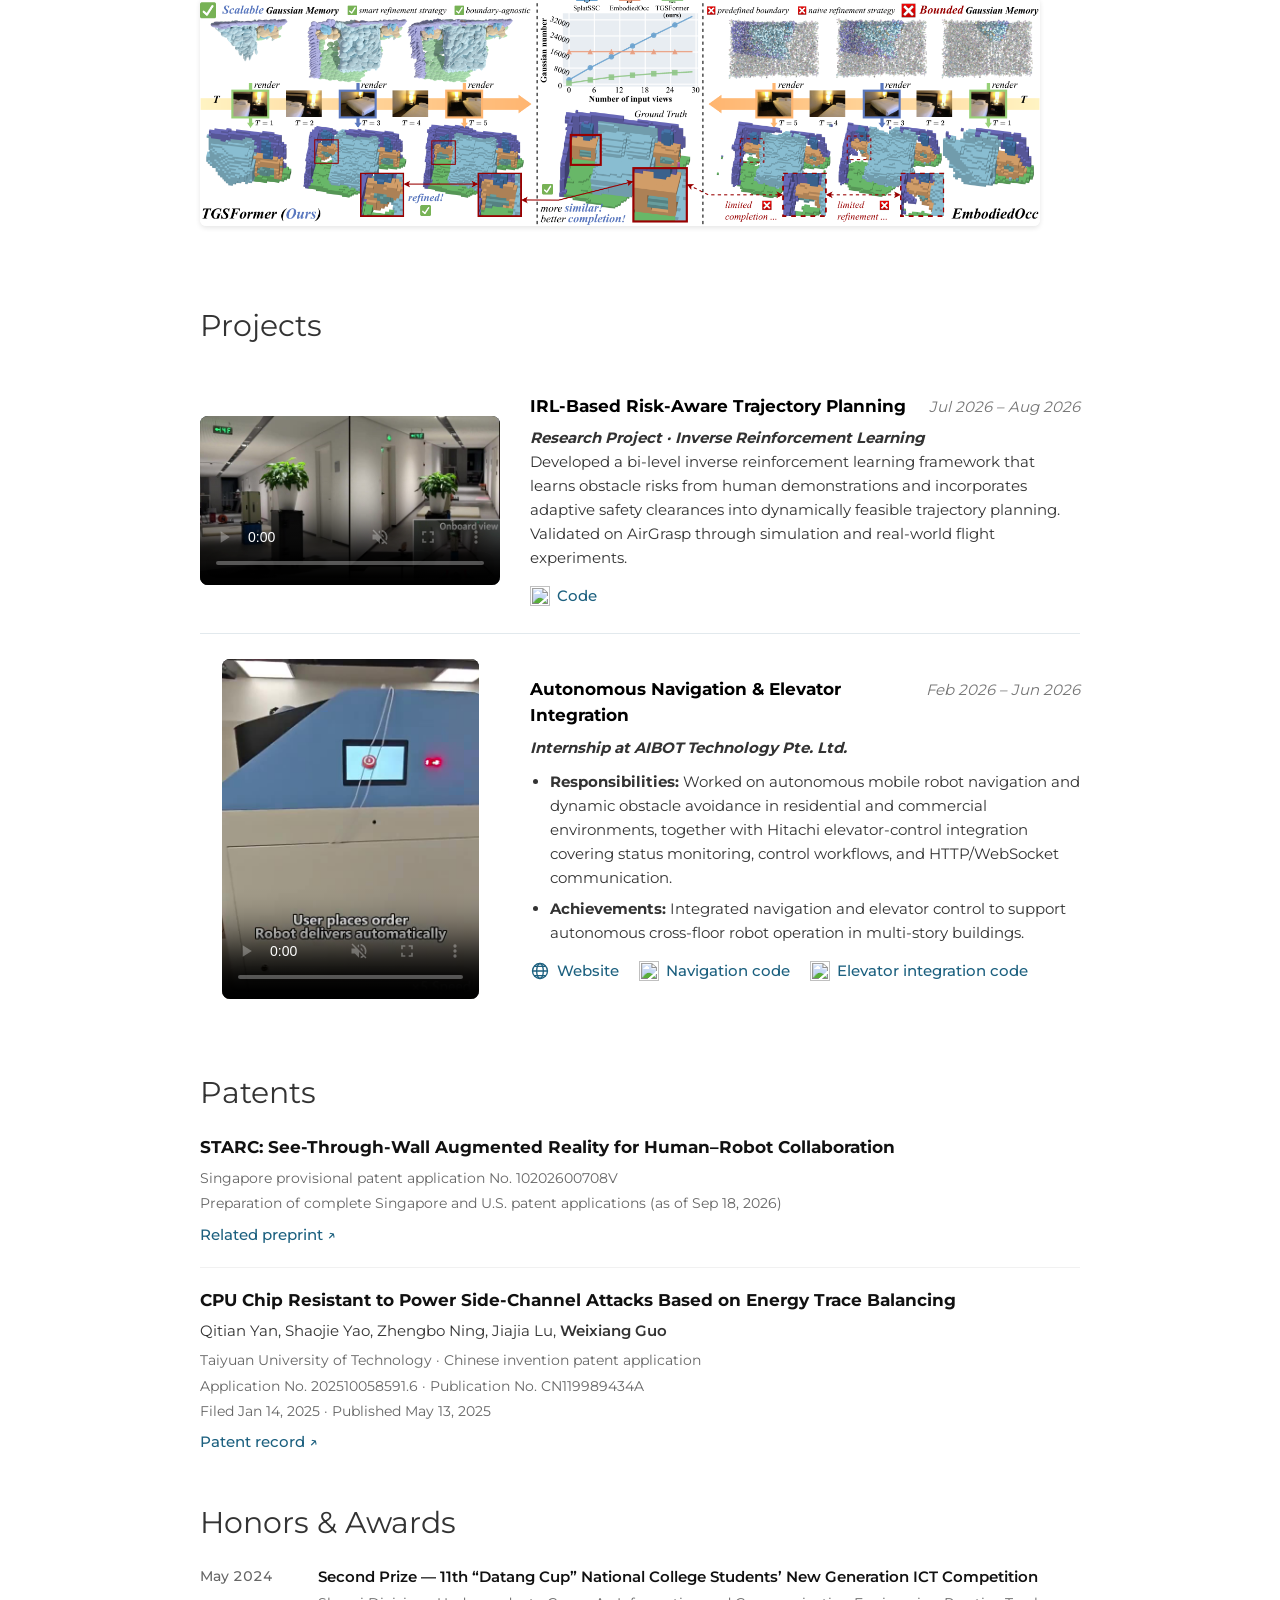
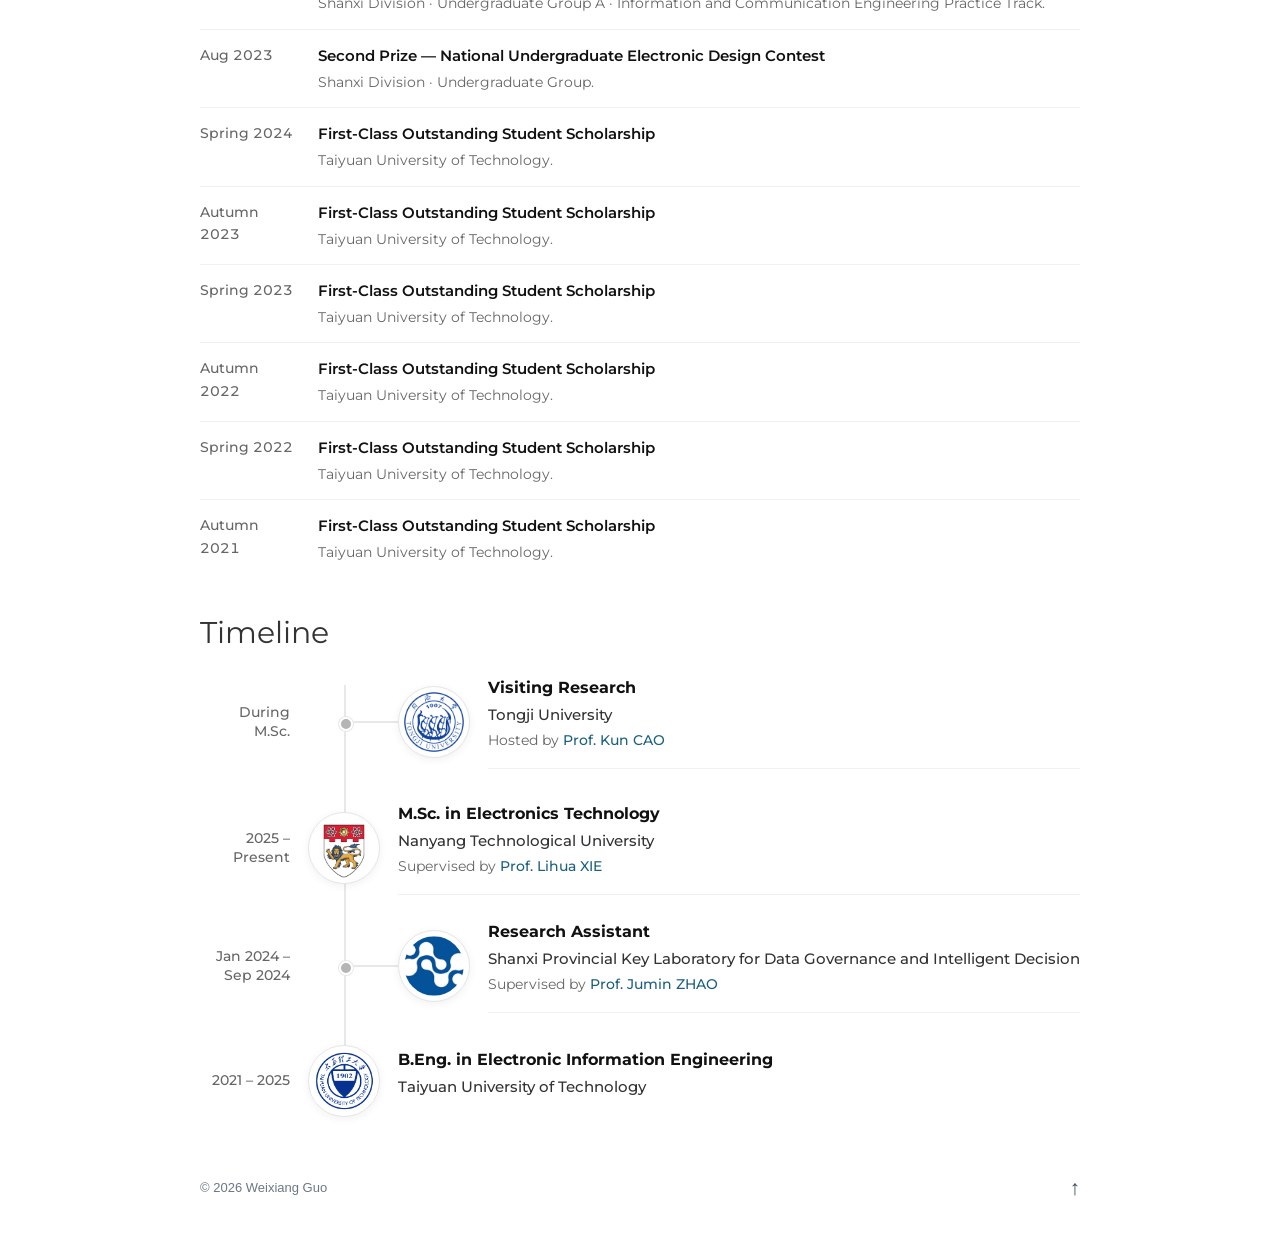
==== commit cba03035: "Show STARC before CPU patent application" ====
--- a/index.html
+++ b/index.html
@@ -143,18 +143,18 @@
     <section id="patents" class="page-section patents-section" data-nav-section data-nav-label="Patents" tabindex="-1">
       <header class="section-heading"><h2 class="section-title">Patents</h2></header>
       <article class="patent-entry">
+        <h3>STARC: See-Through-Wall Augmented Reality for Human–Robot Collaboration</h3>
+        <p class="patent-meta">Singapore provisional patent application No. 10202600708V</p>
+        <p class="patent-status">Preparation of complete Singapore and U.S. patent applications <span class="patent-asof">(as of Sep 18, 2026)</span></p>
+        <div class="patent-links"><a href="https://arxiv.org/abs/2509.15507">Related preprint <span aria-hidden="true">↗</span></a></div>
+      </article>
+      <article class="patent-entry">
         <h3>CPU Chip Resistant to Power Side-Channel Attacks Based on Energy Trace Balancing</h3>
         <p class="patent-inventors">Qitian Yan, Shaojie Yao, Zhengbo Ning, Jiajia Lu, <strong>Weixiang Guo</strong></p>
         <p class="patent-meta">Taiyuan University of Technology · Chinese invention patent application</p>
         <p class="patent-meta">Application No. 202510058591.6 · Publication No. CN119989434A</p>
         <p class="patent-status">Filed <time datetime="2025-01-14">Jan 14, 2025</time> · Published <time datetime="2025-05-13">May 13, 2025</time></p>
         <div class="patent-links"><a href="https://www.imaibj.cn/patent/details/202510058591">Patent record <span aria-hidden="true">↗</span></a></div>
-      </article>
-      <article class="patent-entry">
-        <h3>STARC: See-Through-Wall Augmented Reality for Human–Robot Collaboration</h3>
-        <p class="patent-meta">Singapore provisional patent application No. 10202600708V</p>
-        <p class="patent-status">Preparation of complete Singapore and U.S. patent applications <span class="patent-asof">(as of Sep 18, 2026)</span></p>
-        <div class="patent-links"><a href="https://arxiv.org/abs/2509.15507">Related preprint <span aria-hidden="true">↗</span></a></div>
       </article>
     </section>
 
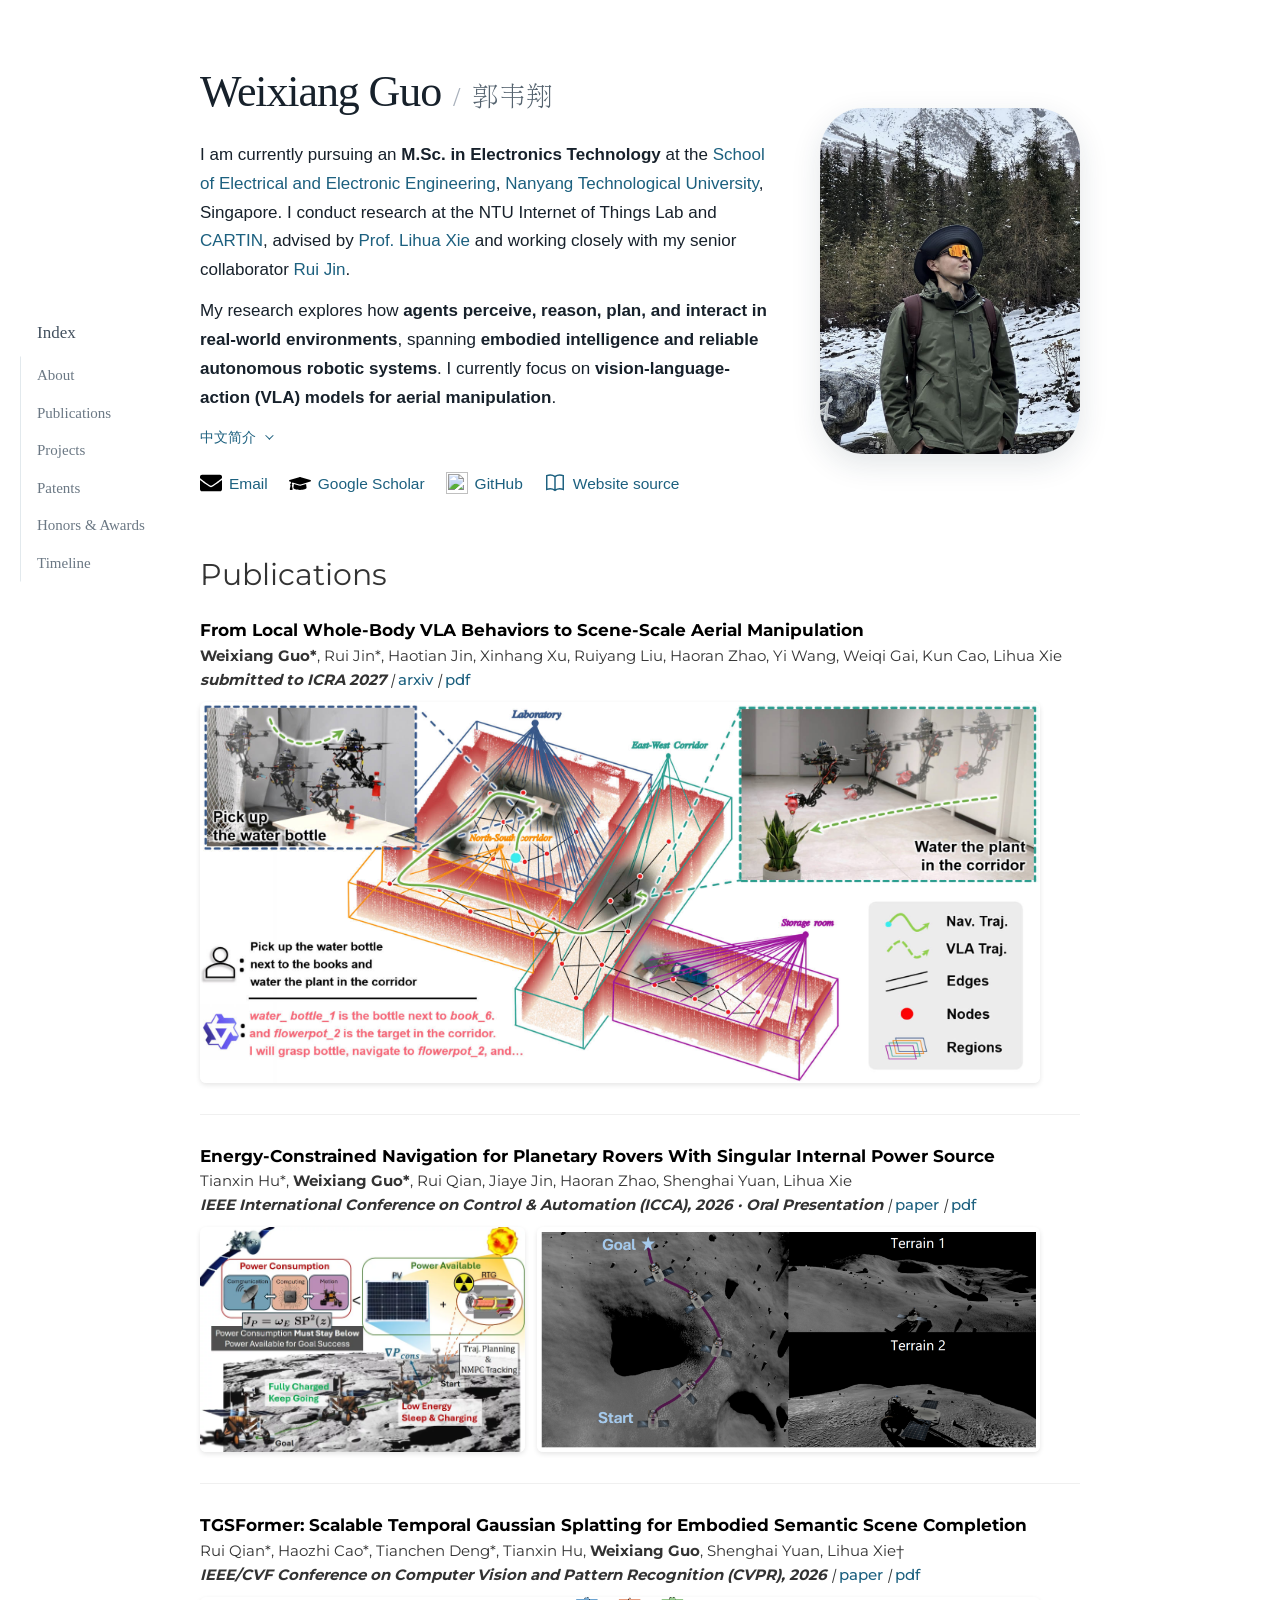
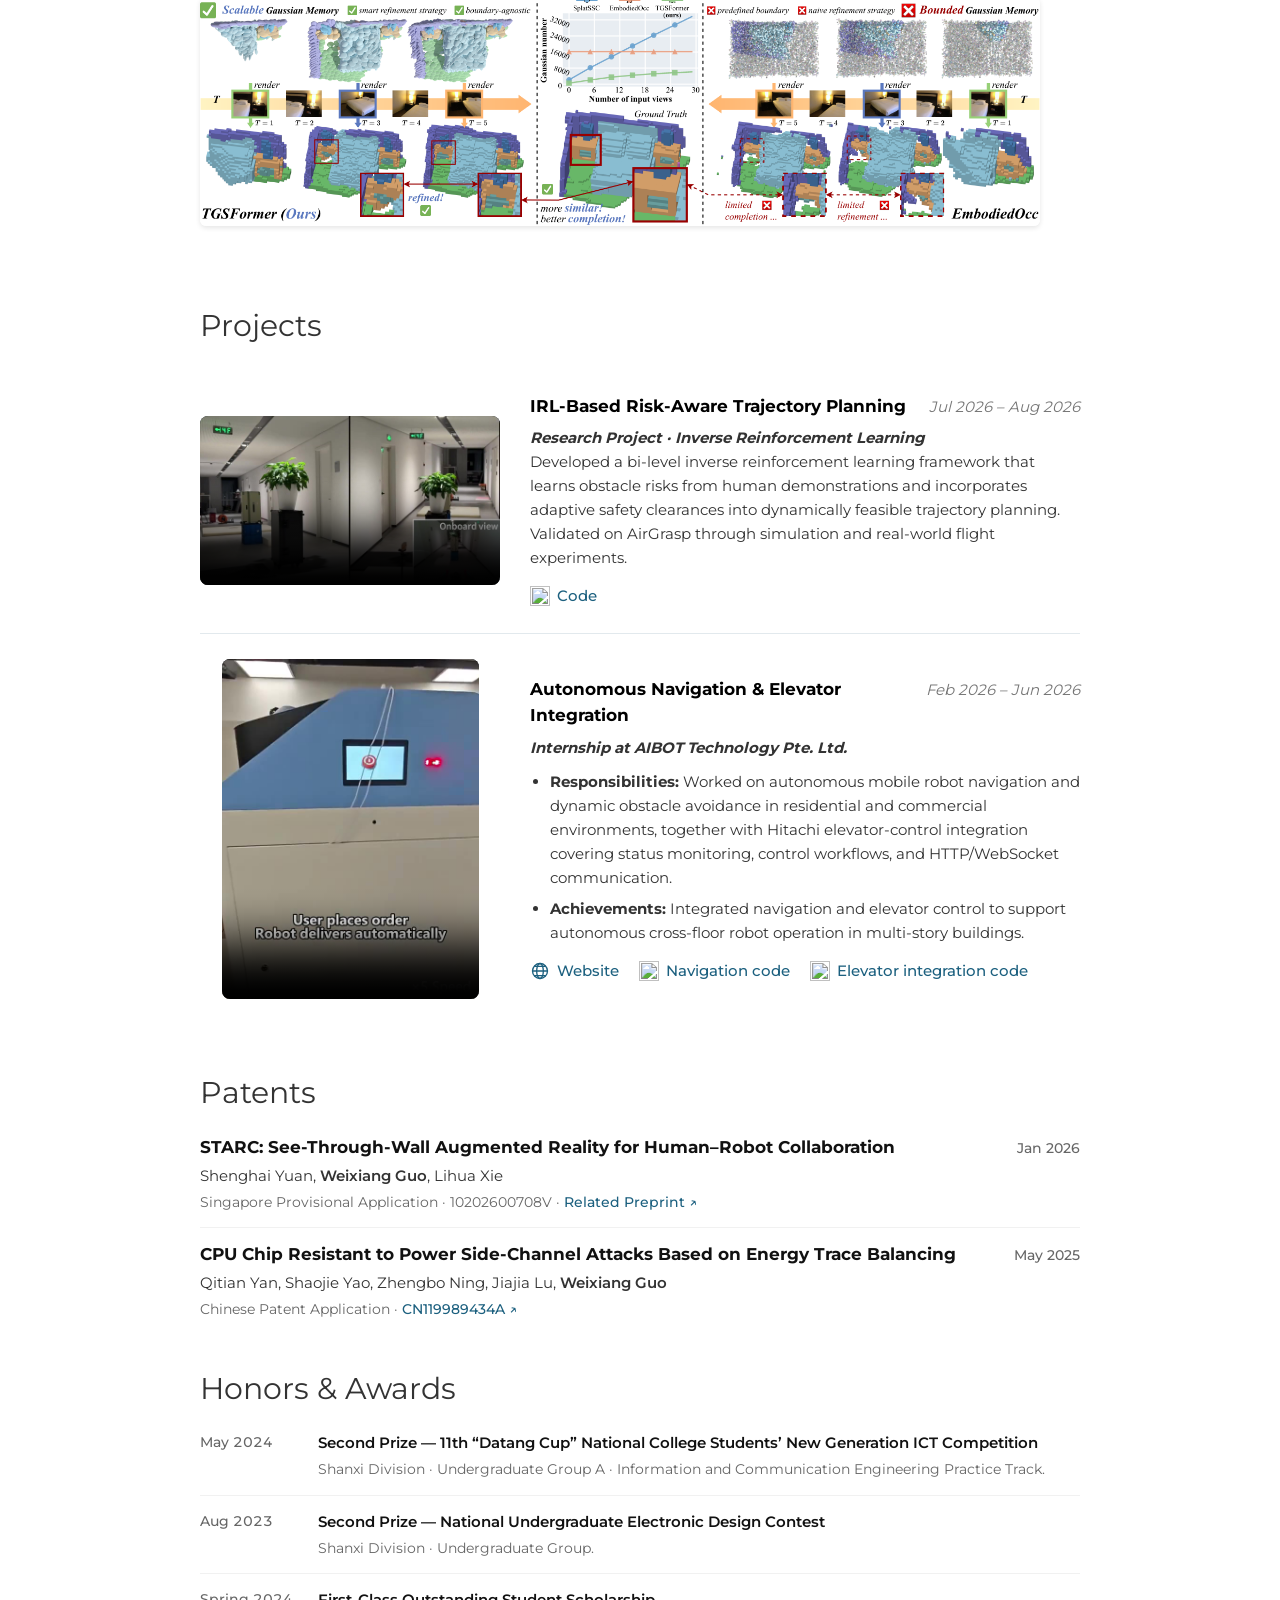
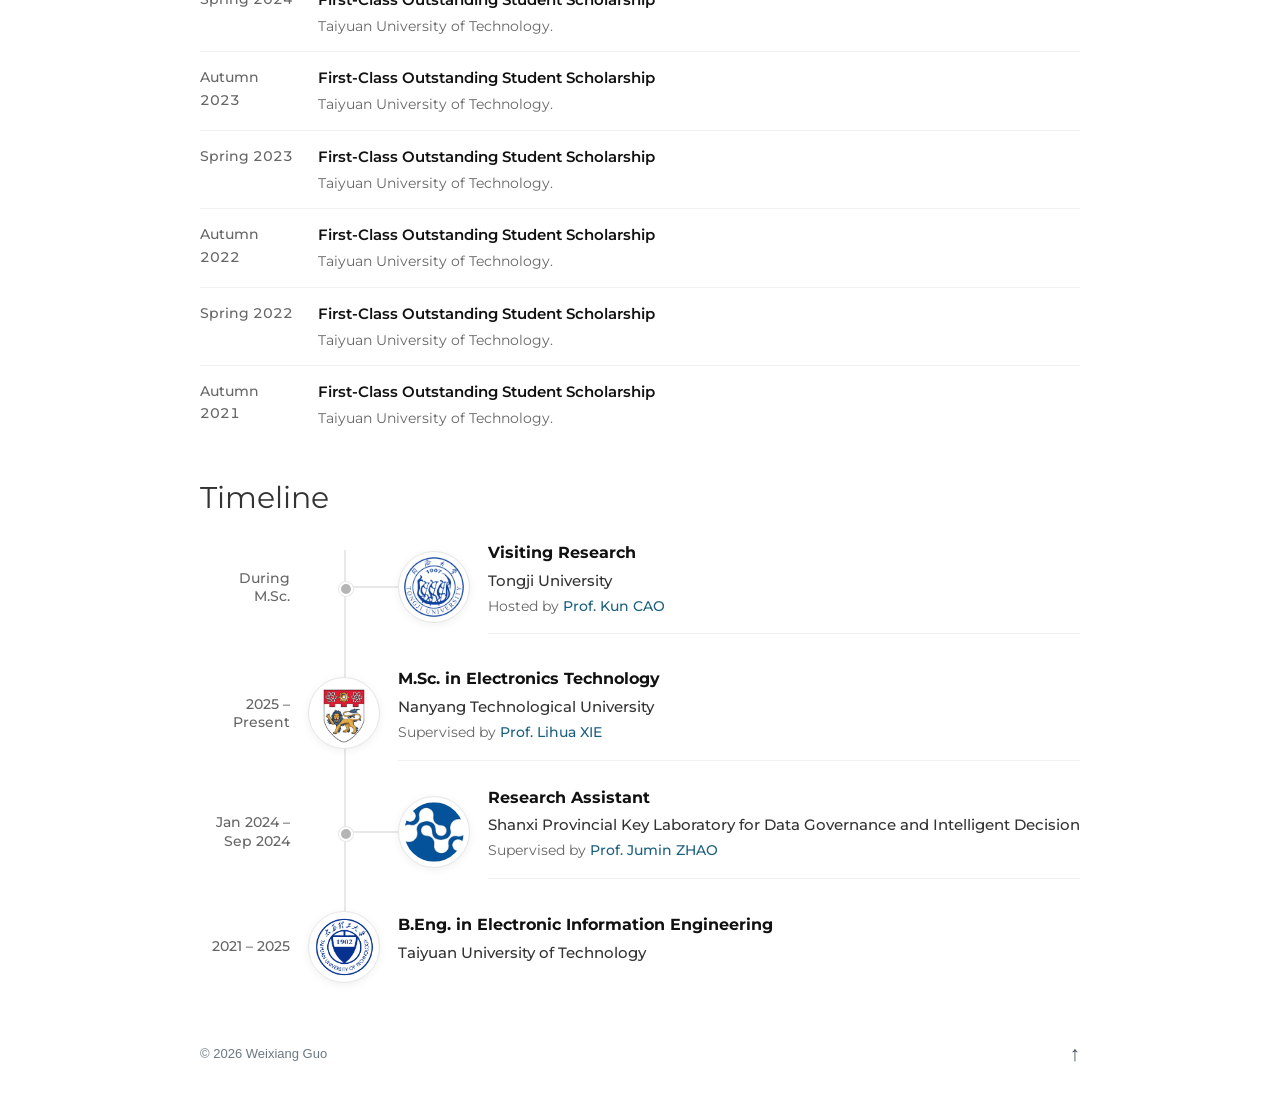
==== commit 6e5d6b4f: "Condense patents with inventor lists and right-aligned dates" ====
--- a/index.html
+++ b/index.html
@@ -8,7 +8,7 @@
   <meta name="color-scheme" content="light">
   <title>Weixiang Guo | 郭韦翔</title>
   <link rel="icon" href="assets/images/favicon.svg" type="image/svg+xml">
-  <link rel="stylesheet" href="stylesheet.css?v=patents-20261005">
+  <link rel="stylesheet" href="stylesheet.css?v=patents-compact-20261006">
   <script src="navigation.js" defer></script>
   <script src="interactions.js" defer></script>
 </head>
@@ -143,18 +143,20 @@
     <section id="patents" class="page-section patents-section" data-nav-section data-nav-label="Patents" tabindex="-1">
       <header class="section-heading"><h2 class="section-title">Patents</h2></header>
       <article class="patent-entry">
-        <h3>STARC: See-Through-Wall Augmented Reality for Human–Robot Collaboration</h3>
-        <p class="patent-meta">Singapore provisional patent application No. 10202600708V</p>
-        <p class="patent-status">Preparation of complete Singapore and U.S. patent applications <span class="patent-asof">(as of Sep 18, 2026)</span></p>
-        <div class="patent-links"><a href="https://arxiv.org/abs/2509.15507">Related preprint <span aria-hidden="true">↗</span></a></div>
+        <div class="patent-heading">
+          <h3>STARC: See-Through-Wall Augmented Reality for Human–Robot Collaboration</h3>
+          <time class="patent-date" datetime="2026-01" title="Application date" aria-label="Application date: January 2026">Jan 2026</time>
+        </div>
+        <p class="patent-inventors">Shenghai Yuan, <strong>Weixiang Guo</strong>, Lihua Xie</p>
+        <p class="patent-meta">Singapore Provisional Application · 10202600708V · <a href="https://arxiv.org/abs/2509.15507">Related Preprint <span aria-hidden="true">↗</span></a></p>
       </article>
       <article class="patent-entry">
-        <h3>CPU Chip Resistant to Power Side-Channel Attacks Based on Energy Trace Balancing</h3>
+        <div class="patent-heading">
+          <h3>CPU Chip Resistant to Power Side-Channel Attacks Based on Energy Trace Balancing</h3>
+          <time class="patent-date" datetime="2025-05" title="Publication date" aria-label="Publication date: May 2025">May 2025</time>
+        </div>
         <p class="patent-inventors">Qitian Yan, Shaojie Yao, Zhengbo Ning, Jiajia Lu, <strong>Weixiang Guo</strong></p>
-        <p class="patent-meta">Taiyuan University of Technology · Chinese invention patent application</p>
-        <p class="patent-meta">Application No. 202510058591.6 · Publication No. CN119989434A</p>
-        <p class="patent-status">Filed <time datetime="2025-01-14">Jan 14, 2025</time> · Published <time datetime="2025-05-13">May 13, 2025</time></p>
-        <div class="patent-links"><a href="https://www.imaibj.cn/patent/details/202510058591">Patent record <span aria-hidden="true">↗</span></a></div>
+        <p class="patent-meta">Chinese Patent Application · <a href="https://www.imaibj.cn/patent/details/202510058591">CN119989434A <span aria-hidden="true">↗</span></a></p>
       </article>
     </section>
 
--- a/stylesheet.css
+++ b/stylesheet.css
@@ -263,16 +263,16 @@
 
 .patents-section { font-family: "Montserrat", sans-serif; font-size: 15px; line-height: 1.6; color: #333; }
 .patents-section .section-title { font-family: inherit; font-size: 30px; font-weight: 400; line-height: 1.5; }
-.patent-entry { padding: 20px 0; border-bottom: 1px solid #f1f1f1; overflow-wrap: anywhere; }
+.patent-entry { padding: 14px 0; border-bottom: 1px solid #f1f1f1; overflow-wrap: anywhere; }
 .patent-entry:first-of-type { padding-top: 0; }
 .patent-entry:last-child { border-bottom: none; padding-bottom: 0; }
-.patent-entry h3 { margin: 0 0 6px; font-family: inherit; font-size: 17px; font-weight: 700; line-height: 1.5; color: #111; }
-.patent-inventors { margin: 0 0 6px; }
-.patent-meta, .patent-status { margin: 3px 0 0; font-size: 14px; color: #666; }
-.patent-asof { white-space: normal; }
-.patent-links { margin-top: 8px; }
-.patent-links a { color: var(--link-color); font-weight: 500; }
-.patent-links a:hover { color: var(--accent-orange); }
+.patent-heading { display: flex; align-items: baseline; justify-content: space-between; gap: 4px 20px; }
+.patent-entry h3 { margin: 0; min-width: 0; font-family: inherit; font-size: 17px; font-weight: 700; line-height: 1.5; color: #111; }
+.patent-date { flex-shrink: 0; font-size: 14px; font-weight: 500; color: #666; white-space: nowrap; }
+.patent-inventors { margin: 3px 0 0; }
+.patent-meta { margin: 3px 0 0; font-size: 14px; color: #666; }
+.patent-meta a { color: var(--link-color); font-weight: 500; }
+.patent-meta a:hover { color: var(--accent-orange); }
 
 .honors-section { font-family: "Montserrat", sans-serif; font-size: 15px; line-height: 1.6; color: #333; }
 .honors-section .section-title { font-family: inherit; font-size: 30px; font-weight: 400; line-height: 1.5; }
@@ -367,6 +367,7 @@
   .institution-copy p { font-size: 15.5px; }
   .institution-date { font-size: 15px; white-space: normal; }
   .patents-section .section-title, .honors-section .section-title { font-size: 1.6rem; }
+  .patent-heading { flex-direction: column; gap: 2px; }
   .awards-list li { grid-template-columns: 1fr; gap: 4px; }
   .award-year { font-size: 13px; }
   .language-score { font-size: 16px; }
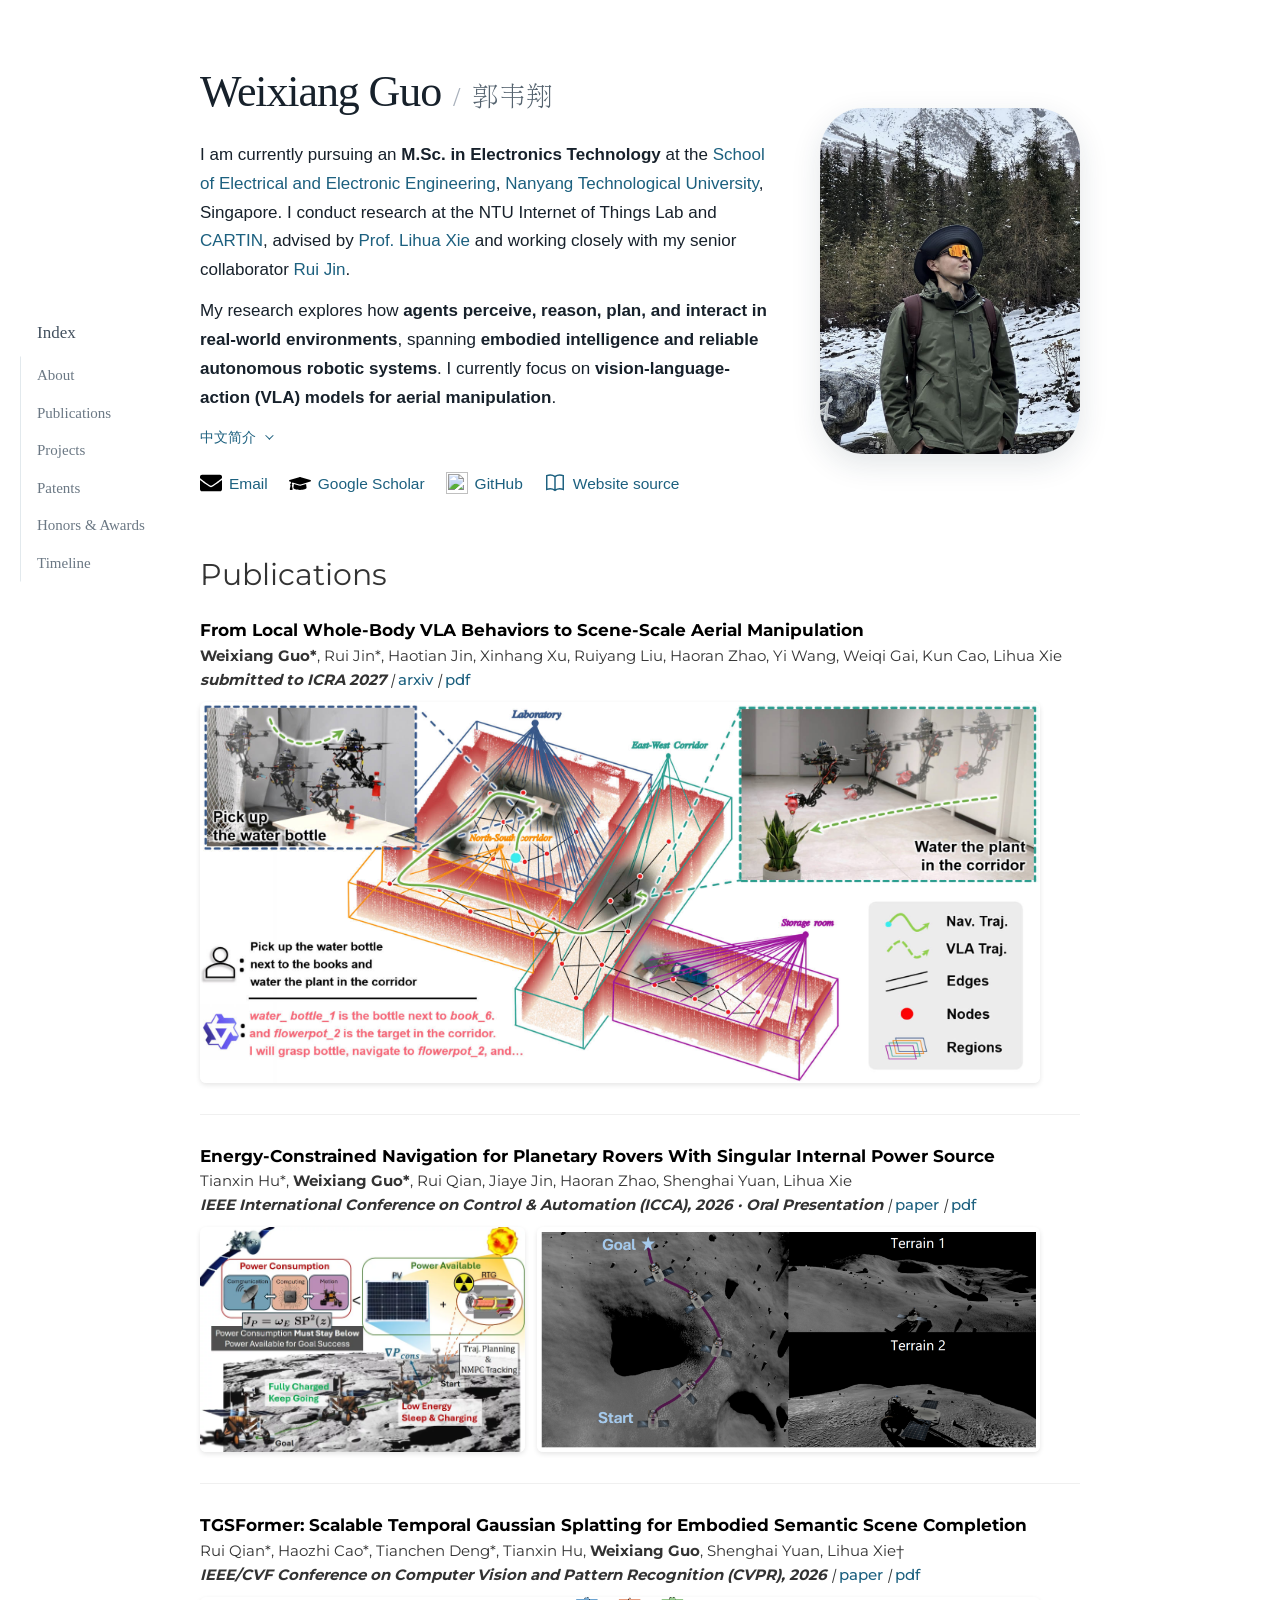
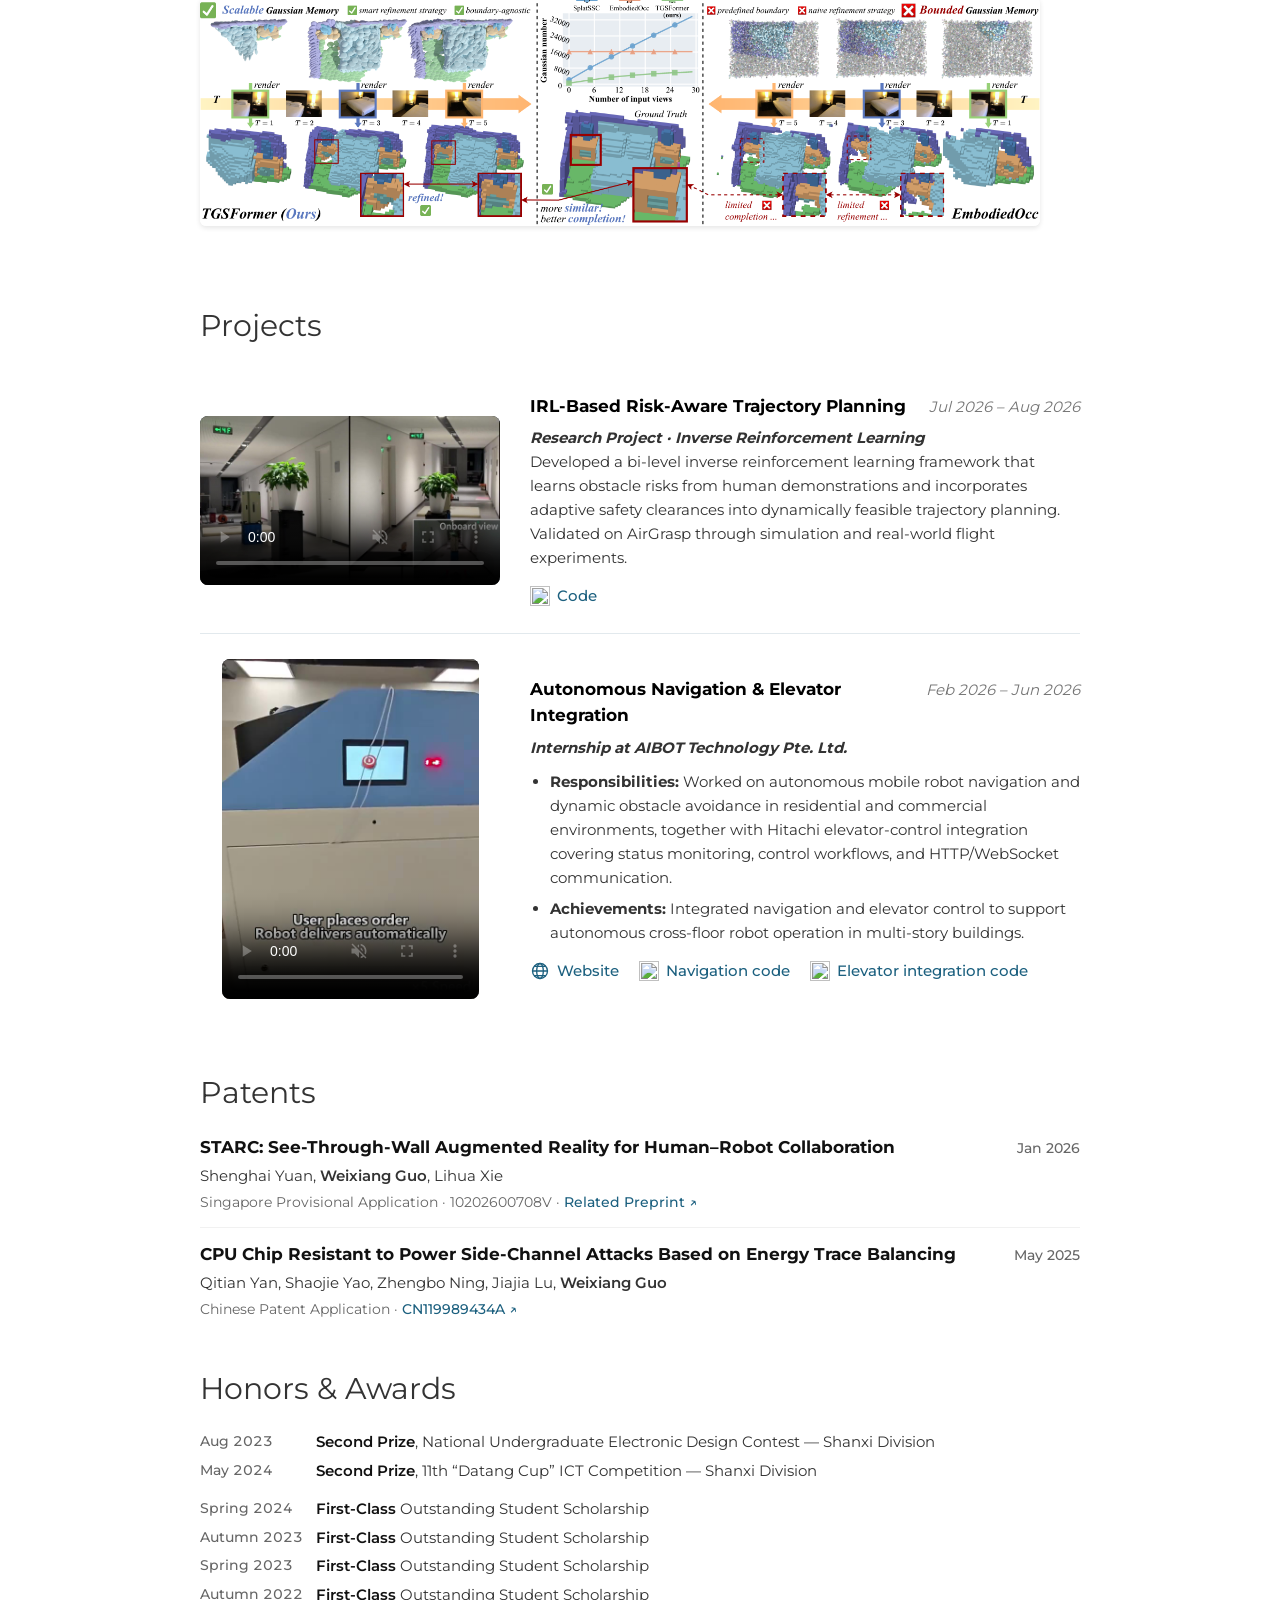
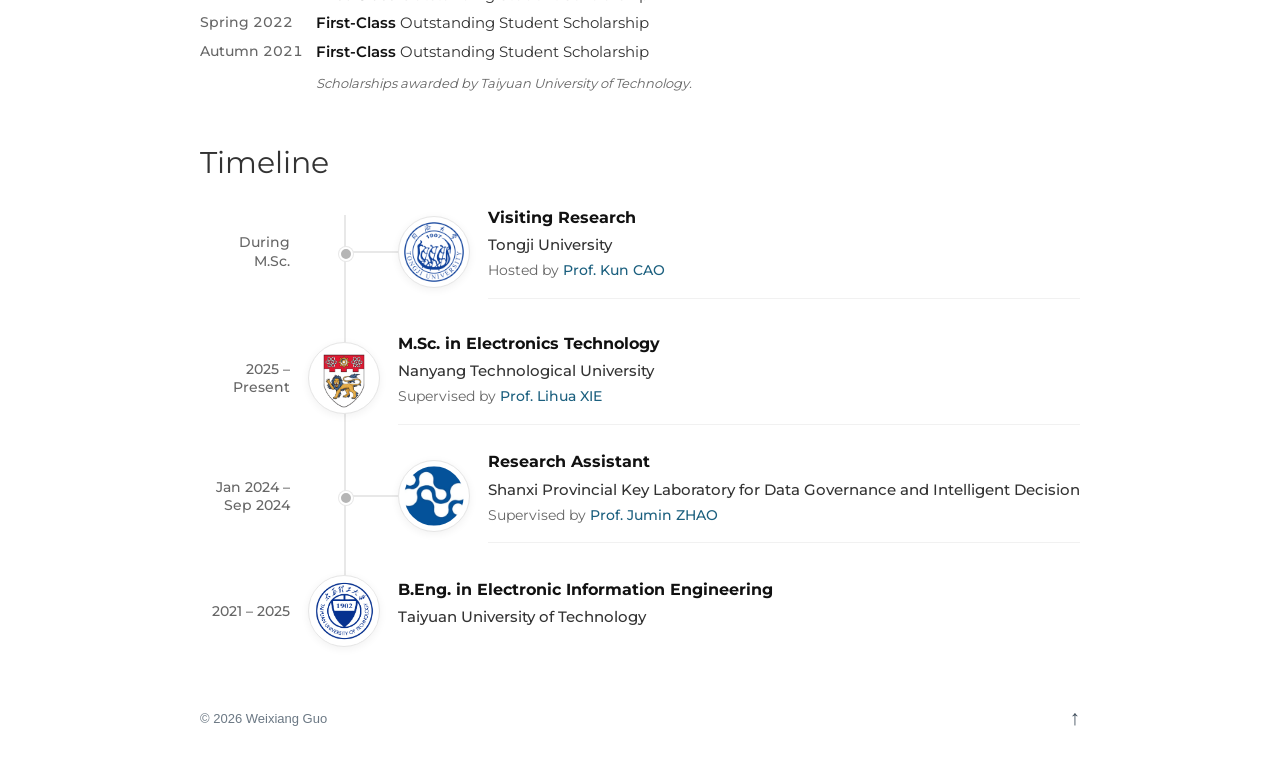
==== commit 083fe1fd: "Compact honors list and reorder competition awards" ====
--- a/index.html
+++ b/index.html
@@ -8,7 +8,7 @@
   <meta name="color-scheme" content="light">
   <title>Weixiang Guo | 郭韦翔</title>
   <link rel="icon" href="assets/images/favicon.svg" type="image/svg+xml">
-  <link rel="stylesheet" href="stylesheet.css?v=patents-compact-20261006">
+  <link rel="stylesheet" href="stylesheet.css?v=honors-compact-20261006">
   <script src="navigation.js" defer></script>
   <script src="interactions.js" defer></script>
 </head>
@@ -164,38 +164,39 @@
       <header class="section-heading"><h2 class="section-title">Honors &amp; Awards</h2></header>
       <ul class="awards-list">
         <li>
+          <time class="award-year" datetime="2023-08">Aug 2023</time>
+          <div><strong>Second Prize</strong>, National Undergraduate Electronic Design Contest — Shanxi Division</div>
+        </li>
+        <li>
           <time class="award-year" datetime="2024-05">May 2024</time>
-          <div><strong>Second Prize — 11th “Datang Cup” National College Students’ New Generation ICT Competition</strong><p class="award-detail">Shanxi Division · Undergraduate Group A · Information and Communication Engineering Practice Track.</p></div>
-        </li>
-        <li>
-          <time class="award-year" datetime="2023-08">Aug 2023</time>
-          <div><strong>Second Prize — National Undergraduate Electronic Design Contest</strong><p class="award-detail">Shanxi Division · Undergraduate Group.</p></div>
-        </li>
-        <li>
+          <div><strong>Second Prize</strong>, 11th “Datang Cup” ICT Competition — Shanxi Division</div>
+        </li>
+        <li class="award-scholarships-start">
           <span class="award-year">Spring 2024</span>
-          <div><strong>First-Class Outstanding Student Scholarship</strong><p class="award-detail">Taiyuan University of Technology.</p></div>
+          <div><strong>First-Class</strong> Outstanding Student Scholarship</div>
         </li>
         <li>
           <span class="award-year">Autumn 2023</span>
-          <div><strong>First-Class Outstanding Student Scholarship</strong><p class="award-detail">Taiyuan University of Technology.</p></div>
+          <div><strong>First-Class</strong> Outstanding Student Scholarship</div>
         </li>
         <li>
           <span class="award-year">Spring 2023</span>
-          <div><strong>First-Class Outstanding Student Scholarship</strong><p class="award-detail">Taiyuan University of Technology.</p></div>
+          <div><strong>First-Class</strong> Outstanding Student Scholarship</div>
         </li>
         <li>
           <span class="award-year">Autumn 2022</span>
-          <div><strong>First-Class Outstanding Student Scholarship</strong><p class="award-detail">Taiyuan University of Technology.</p></div>
+          <div><strong>First-Class</strong> Outstanding Student Scholarship</div>
         </li>
         <li>
           <span class="award-year">Spring 2022</span>
-          <div><strong>First-Class Outstanding Student Scholarship</strong><p class="award-detail">Taiyuan University of Technology.</p></div>
+          <div><strong>First-Class</strong> Outstanding Student Scholarship</div>
         </li>
         <li>
           <span class="award-year">Autumn 2021</span>
-          <div><strong>First-Class Outstanding Student Scholarship</strong><p class="award-detail">Taiyuan University of Technology.</p></div>
+          <div><strong>First-Class</strong> Outstanding Student Scholarship</div>
         </li>
       </ul>
+      <p class="awards-note">Scholarships awarded by Taiyuan University of Technology.</p>
     </section>
 
     <section id="timeline" class="page-section timeline-section" data-nav-section data-nav-label="Timeline" tabindex="-1">
--- a/stylesheet.css
+++ b/stylesheet.css
@@ -277,12 +277,13 @@
 .honors-section { font-family: "Montserrat", sans-serif; font-size: 15px; line-height: 1.6; color: #333; }
 .honors-section .section-title { font-family: inherit; font-size: 30px; font-weight: 400; line-height: 1.5; }
 .awards-list { list-style: none; padding: 0; margin: 0; }
-.awards-list li { display: grid; grid-template-columns: 100px minmax(0, 1fr); gap: 18px; padding: 14px 0; border-bottom: 1px solid #f1f1f1; }
+.awards-list li { display: grid; grid-template-columns: 104px minmax(0, 1fr); gap: 12px; padding: 3px 0; line-height: 1.5; }
 .awards-list li:first-child { padding-top: 0; }
-.awards-list li:last-child { border-bottom: none; padding-bottom: 0; }
+.awards-list li:last-child { padding-bottom: 0; }
+.awards-list .award-scholarships-start { margin-top: 10px; }
 .awards-list strong { font-weight: 600; color: #111; }
 .award-year { font-size: 14px; color: #666; font-weight: 500; font-variant-numeric: tabular-nums; }
-.award-detail { margin: 3px 0 0; font-size: 14px; color: #666; }
+.awards-note { margin: 10px 0 0 116px; font-size: 13px; color: #666; font-style: italic; }
 .language-score { font-size: 17px; line-height: 1.65; }
 .language-score span { color: var(--text-secondary); }
 .beyond-layout p { font-size: 16.5px; line-height: 1.7; }
@@ -368,8 +369,9 @@
   .institution-date { font-size: 15px; white-space: normal; }
   .patents-section .section-title, .honors-section .section-title { font-size: 1.6rem; }
   .patent-heading { flex-direction: column; gap: 2px; }
-  .awards-list li { grid-template-columns: 1fr; gap: 4px; }
+  .awards-list li { grid-template-columns: 94px minmax(0, 1fr); gap: 9px; }
   .award-year { font-size: 13px; }
+  .awards-note { margin-left: 0; }
   .language-score { font-size: 16px; }
   .beyond-layout p, .film-note { font-size: 16px; }
   .personal-quote { margin-top: 27px; padding-left: 15px; }
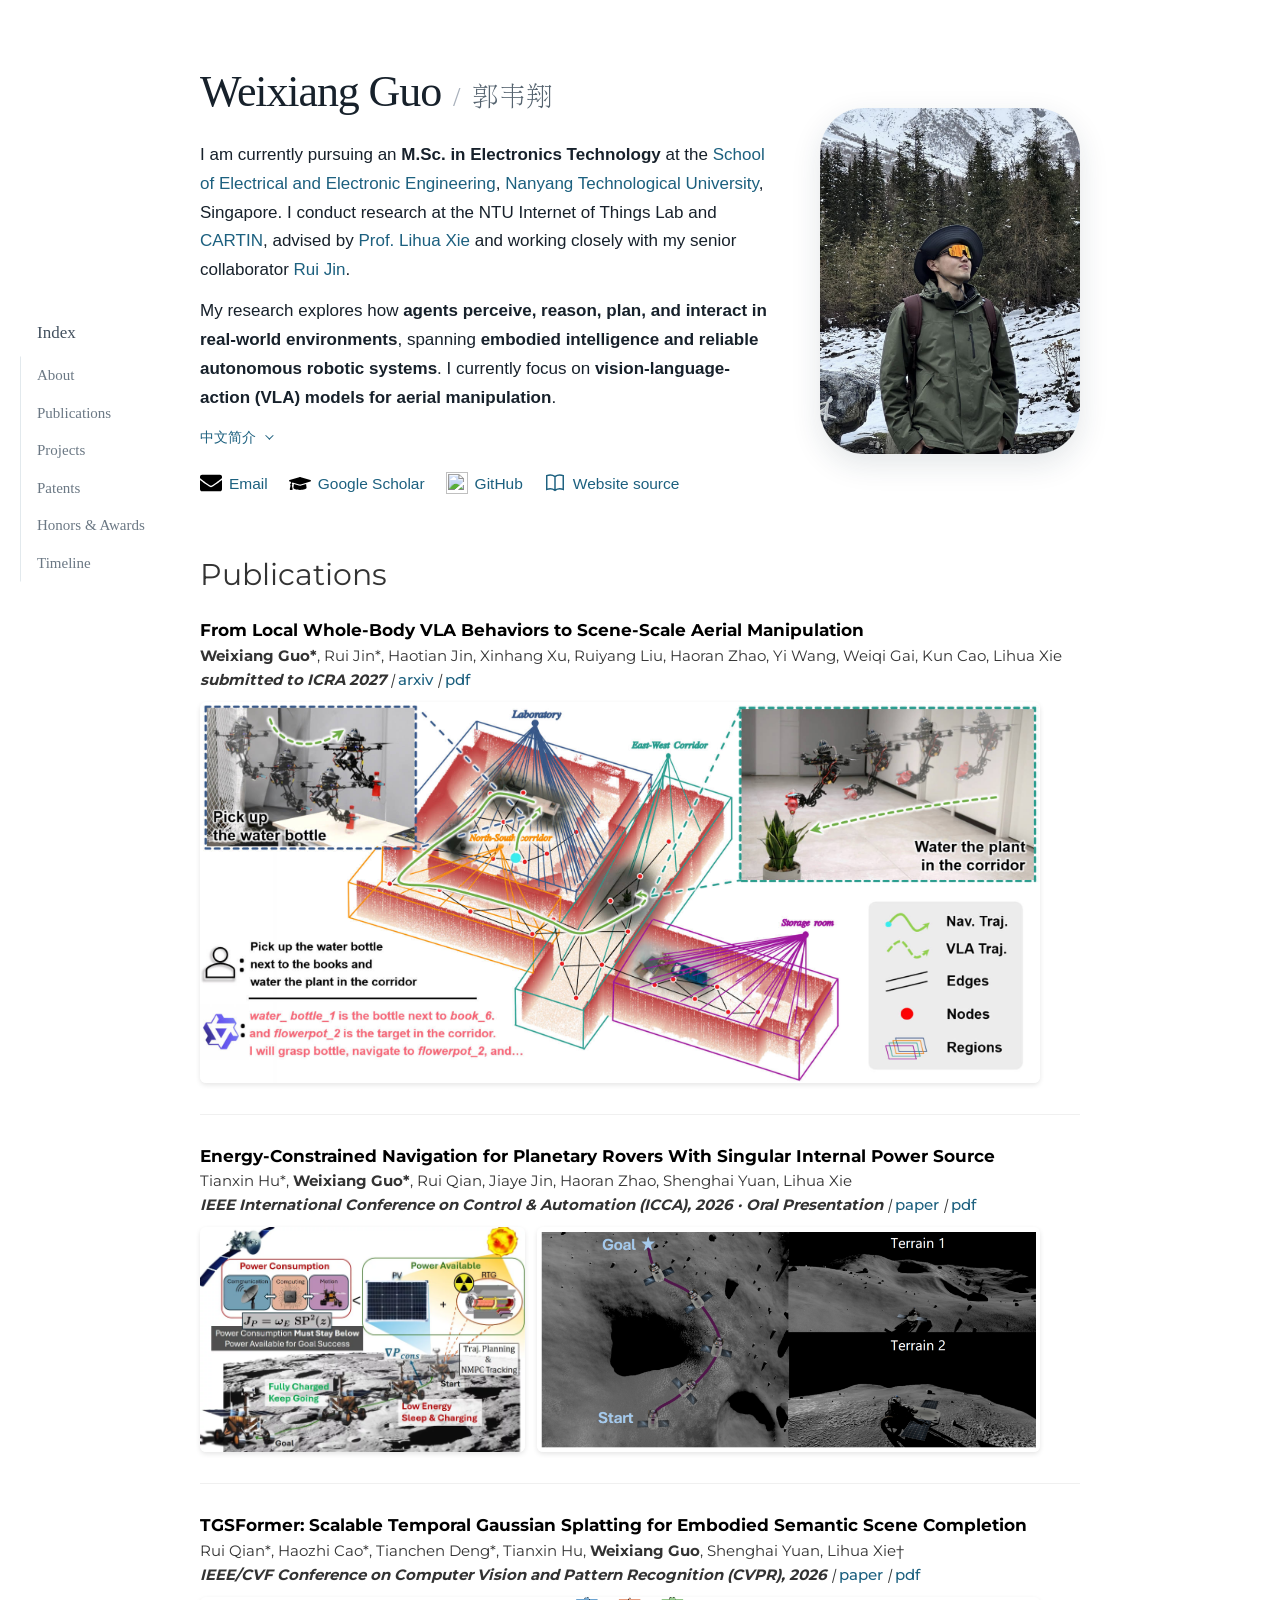
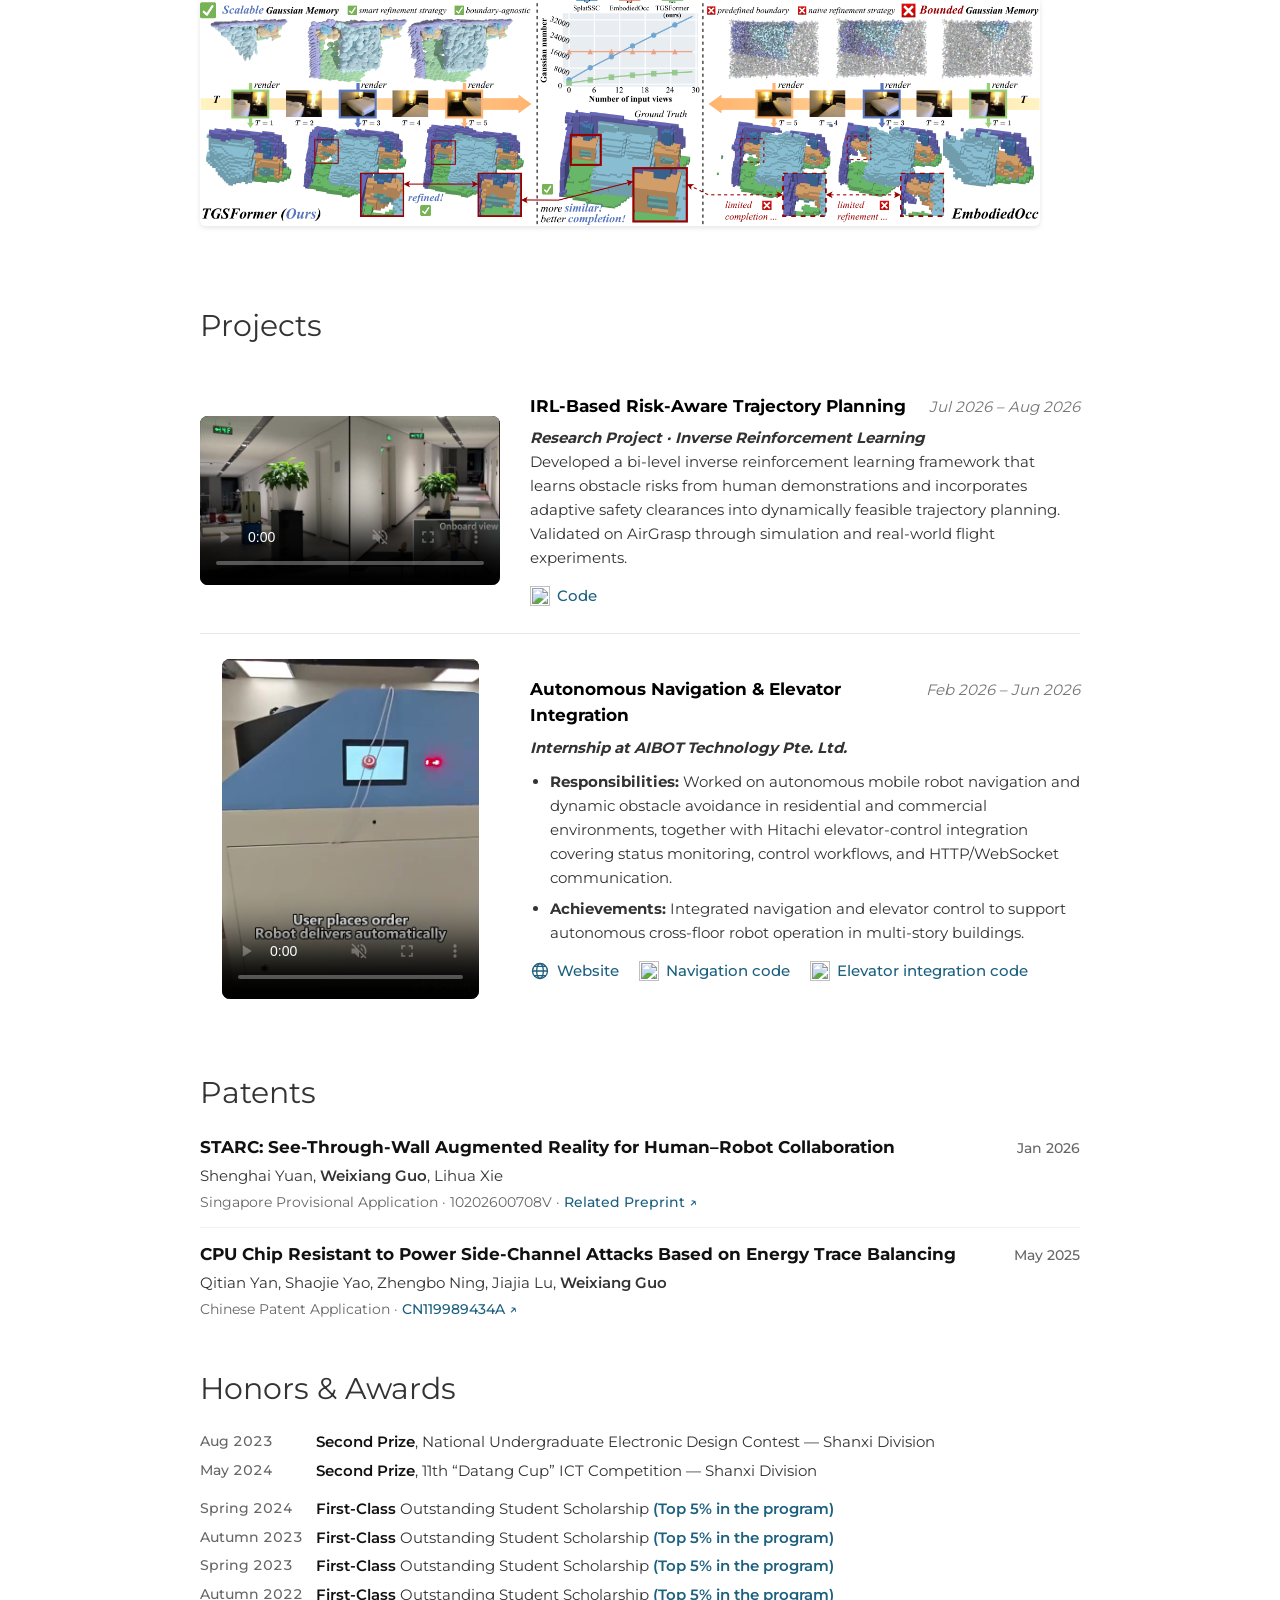
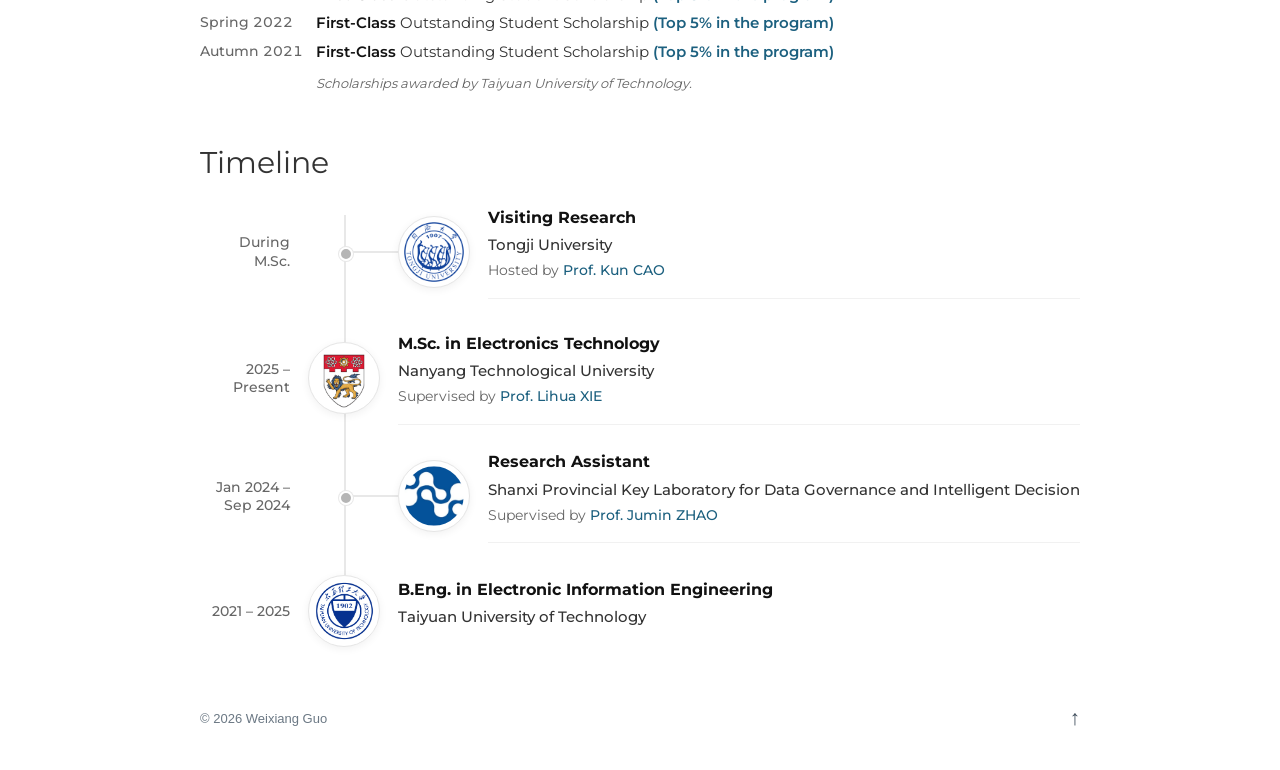
==== commit 94a7770c: "Highlight top-five-percent scholarship distinction" ====
--- a/index.html
+++ b/index.html
@@ -8,7 +8,7 @@
   <meta name="color-scheme" content="light">
   <title>Weixiang Guo | 郭韦翔</title>
   <link rel="icon" href="assets/images/favicon.svg" type="image/svg+xml">
-  <link rel="stylesheet" href="stylesheet.css?v=honors-compact-20261006">
+  <link rel="stylesheet" href="stylesheet.css?v=honors-top5-20261006">
   <script src="navigation.js" defer></script>
   <script src="interactions.js" defer></script>
 </head>
@@ -173,27 +173,27 @@
         </li>
         <li class="award-scholarships-start">
           <span class="award-year">Spring 2024</span>
-          <div><strong>First-Class</strong> Outstanding Student Scholarship</div>
+          <div><strong>First-Class</strong> Outstanding Student Scholarship <strong class="award-rank">(Top 5% in the program)</strong></div>
         </li>
         <li>
           <span class="award-year">Autumn 2023</span>
-          <div><strong>First-Class</strong> Outstanding Student Scholarship</div>
+          <div><strong>First-Class</strong> Outstanding Student Scholarship <strong class="award-rank">(Top 5% in the program)</strong></div>
         </li>
         <li>
           <span class="award-year">Spring 2023</span>
-          <div><strong>First-Class</strong> Outstanding Student Scholarship</div>
+          <div><strong>First-Class</strong> Outstanding Student Scholarship <strong class="award-rank">(Top 5% in the program)</strong></div>
         </li>
         <li>
           <span class="award-year">Autumn 2022</span>
-          <div><strong>First-Class</strong> Outstanding Student Scholarship</div>
+          <div><strong>First-Class</strong> Outstanding Student Scholarship <strong class="award-rank">(Top 5% in the program)</strong></div>
         </li>
         <li>
           <span class="award-year">Spring 2022</span>
-          <div><strong>First-Class</strong> Outstanding Student Scholarship</div>
+          <div><strong>First-Class</strong> Outstanding Student Scholarship <strong class="award-rank">(Top 5% in the program)</strong></div>
         </li>
         <li>
           <span class="award-year">Autumn 2021</span>
-          <div><strong>First-Class</strong> Outstanding Student Scholarship</div>
+          <div><strong>First-Class</strong> Outstanding Student Scholarship <strong class="award-rank">(Top 5% in the program)</strong></div>
         </li>
       </ul>
       <p class="awards-note">Scholarships awarded by Taiyuan University of Technology.</p>
--- a/stylesheet.css
+++ b/stylesheet.css
@@ -282,6 +282,7 @@
 .awards-list li:last-child { padding-bottom: 0; }
 .awards-list .award-scholarships-start { margin-top: 10px; }
 .awards-list strong { font-weight: 600; color: #111; }
+.awards-list .award-rank { color: var(--link-color); }
 .award-year { font-size: 14px; color: #666; font-weight: 500; font-variant-numeric: tabular-nums; }
 .awards-note { margin: 10px 0 0 116px; font-size: 13px; color: #666; font-style: italic; }
 .language-score { font-size: 17px; line-height: 1.65; }
@@ -369,7 +370,7 @@
   .institution-date { font-size: 15px; white-space: normal; }
   .patents-section .section-title, .honors-section .section-title { font-size: 1.6rem; }
   .patent-heading { flex-direction: column; gap: 2px; }
-  .awards-list li { grid-template-columns: 94px minmax(0, 1fr); gap: 9px; }
+  .awards-list li { grid-template-columns: 104px minmax(0, 1fr); gap: 9px; }
   .award-year { font-size: 13px; }
   .awards-note { margin-left: 0; }
   .language-score { font-size: 16px; }
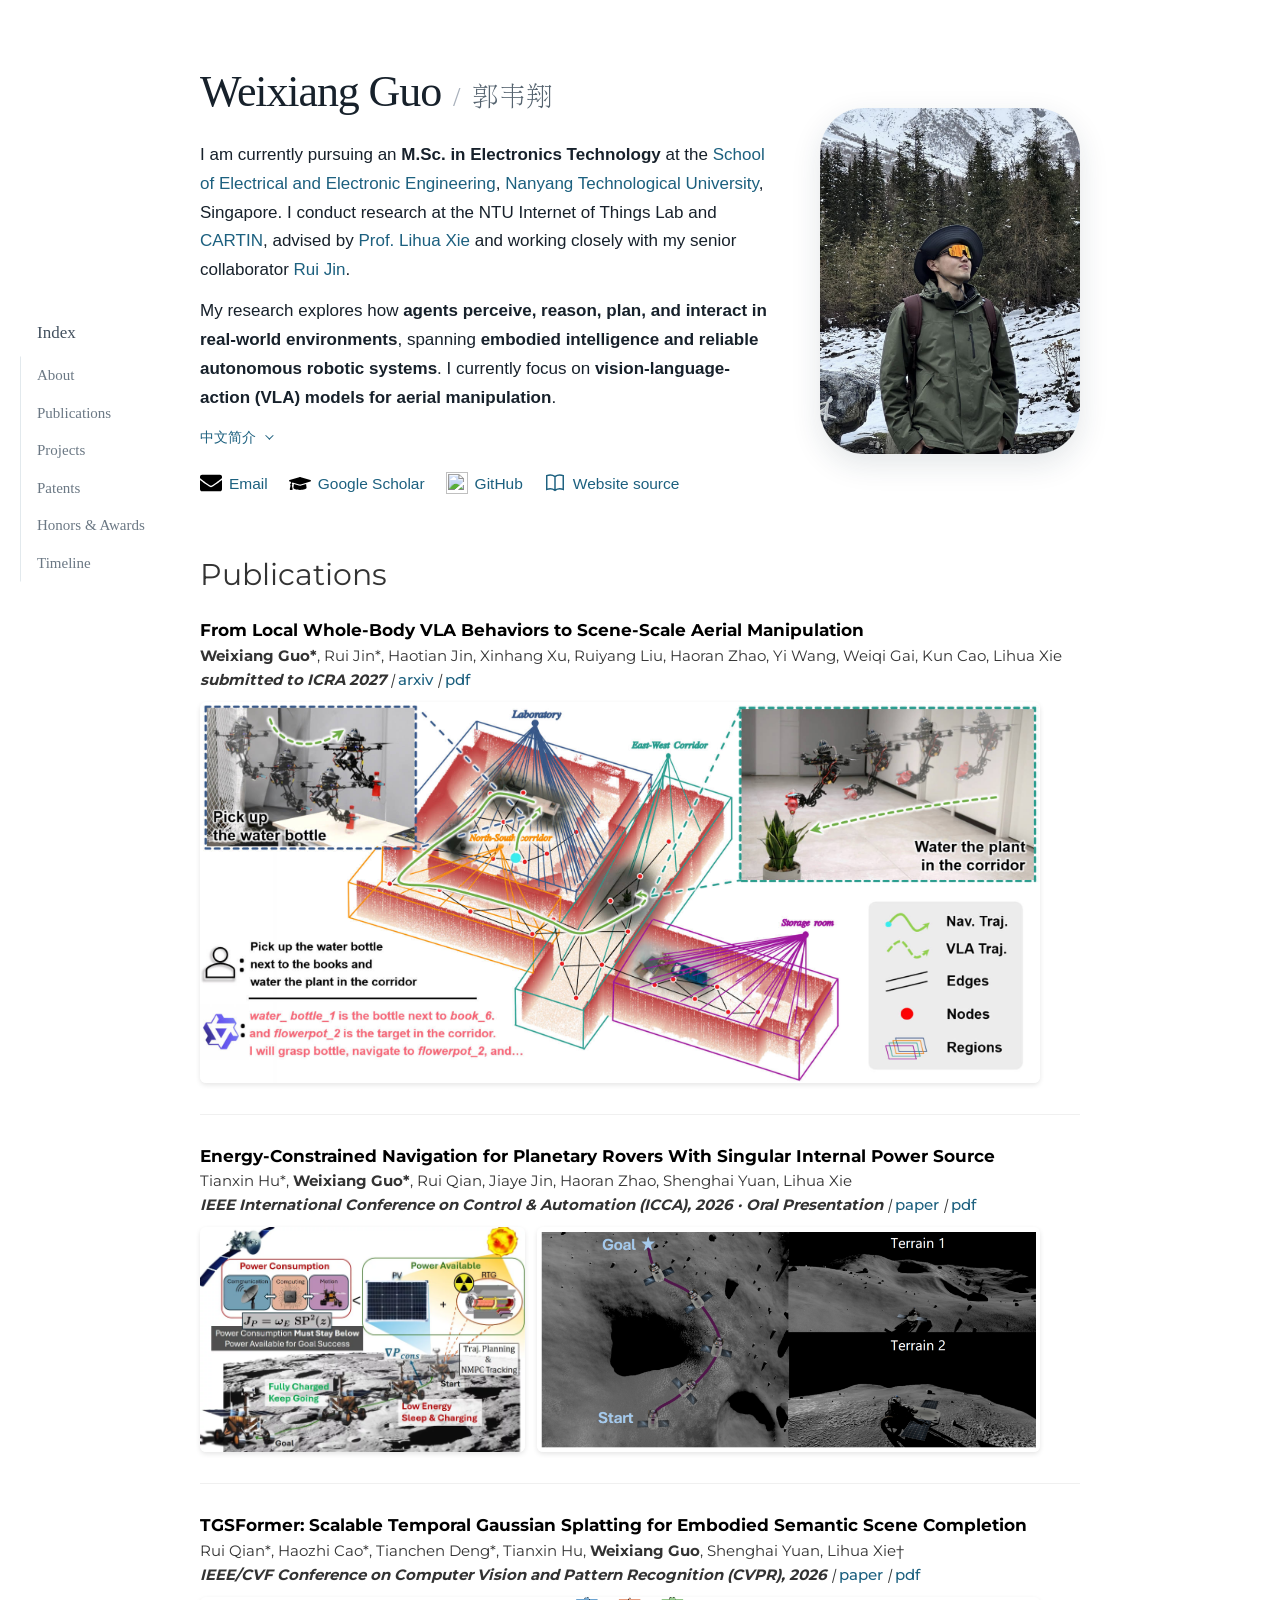
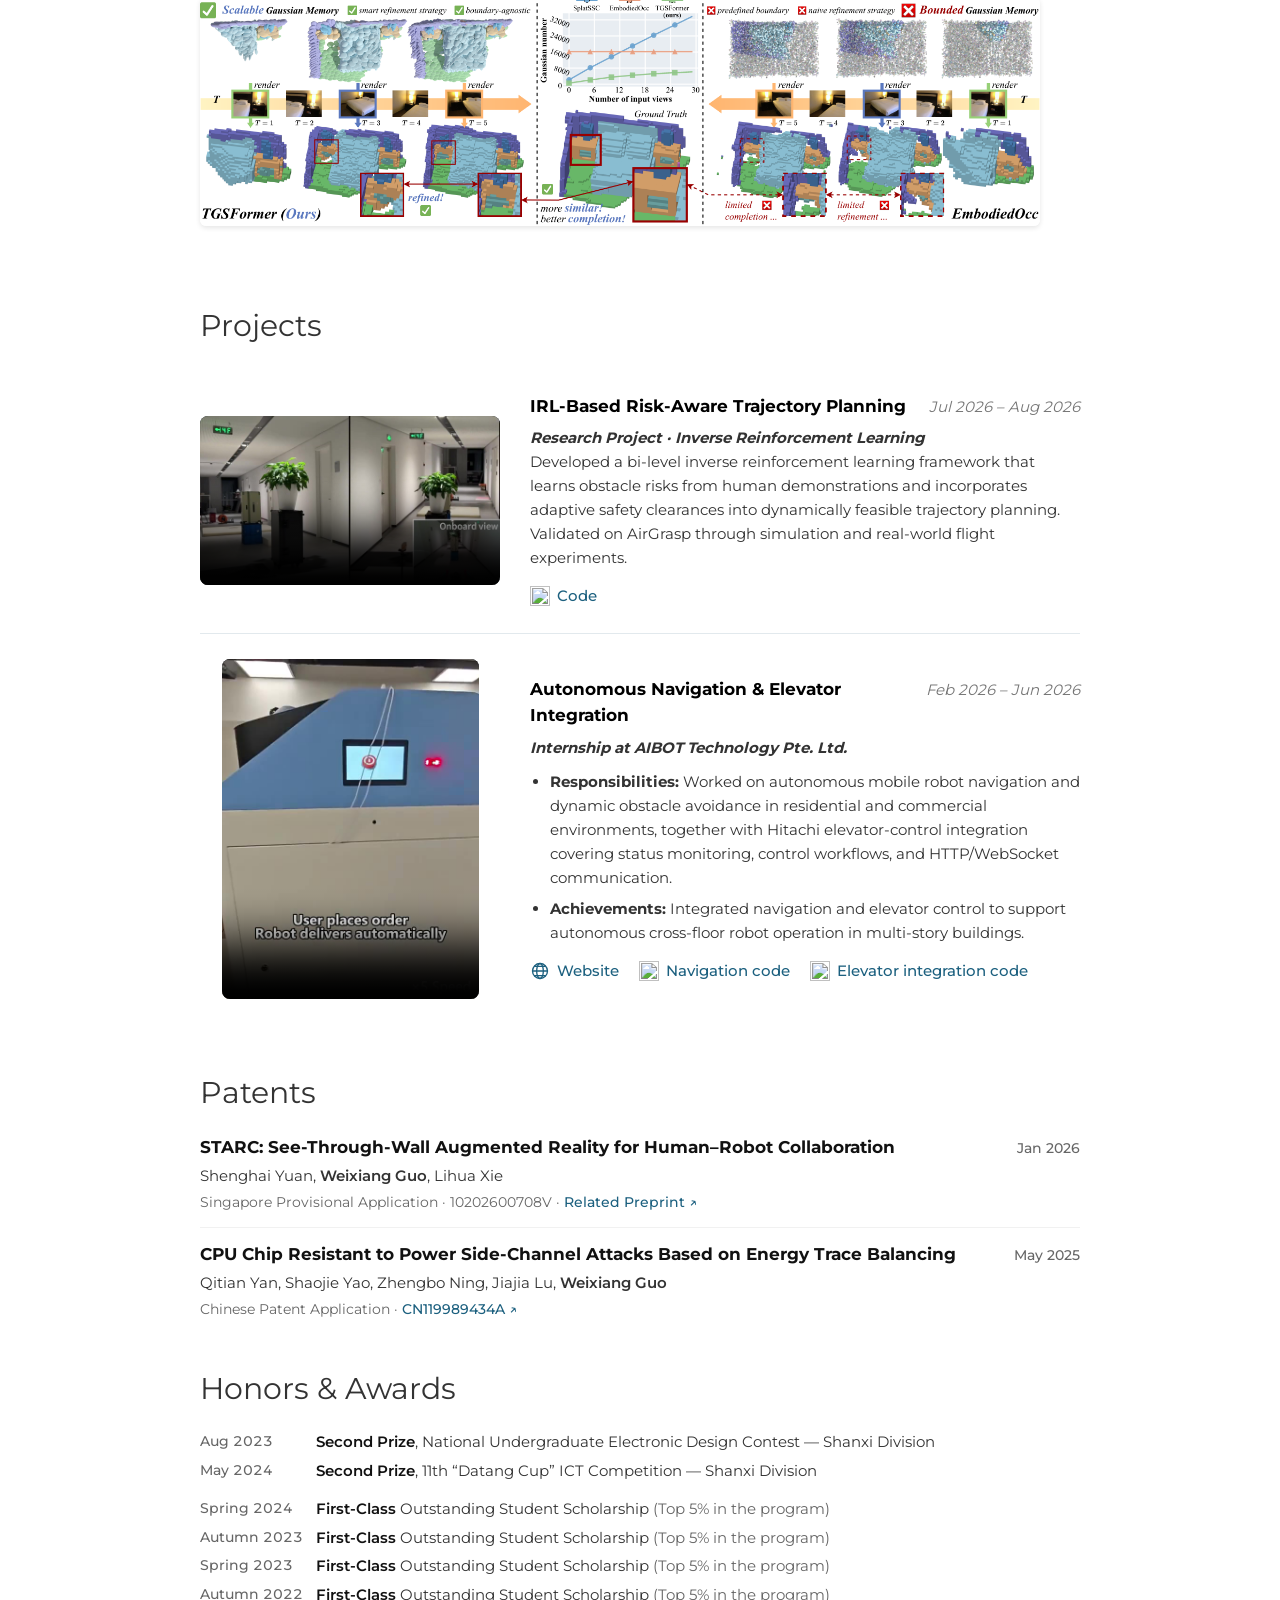
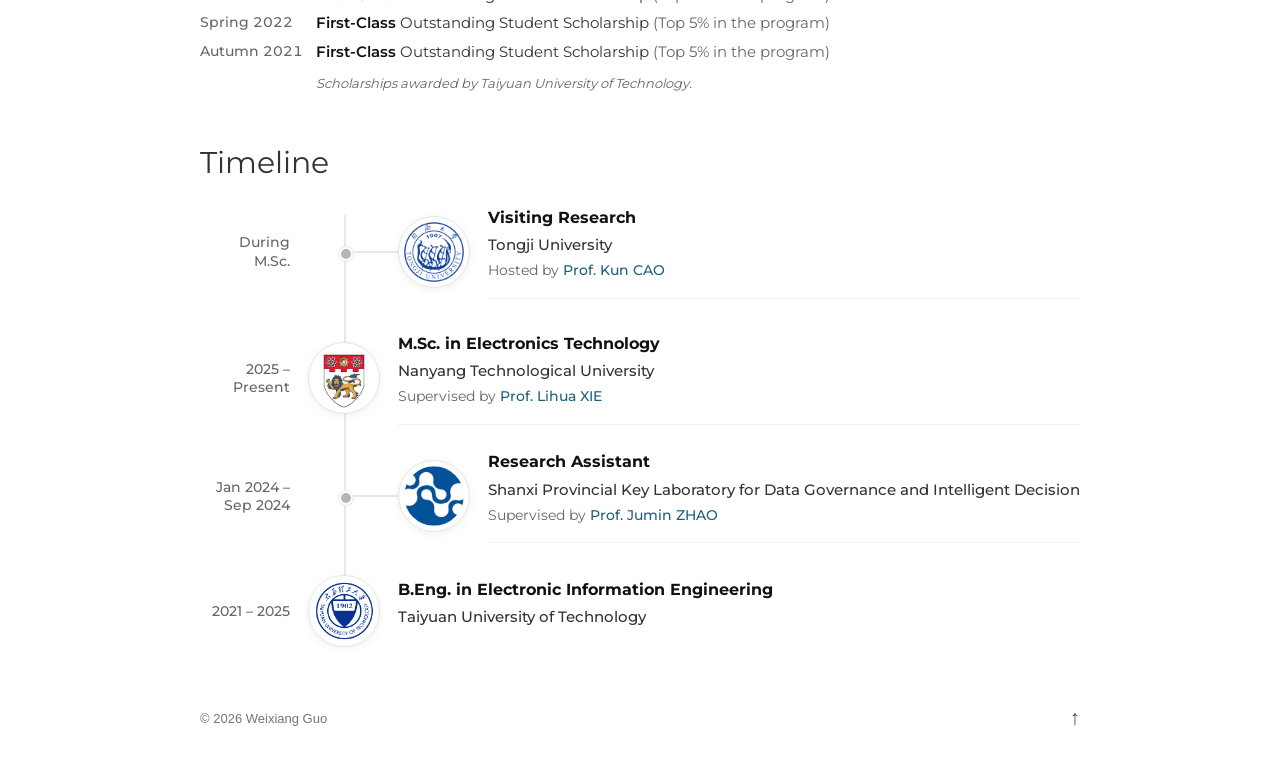
==== commit ec63508d: "Use regular gray text for scholarship percentile" ====
--- a/index.html
+++ b/index.html
@@ -8,7 +8,7 @@
   <meta name="color-scheme" content="light">
   <title>Weixiang Guo | 郭韦翔</title>
   <link rel="icon" href="assets/images/favicon.svg" type="image/svg+xml">
-  <link rel="stylesheet" href="stylesheet.css?v=honors-top5-20261006">
+  <link rel="stylesheet" href="stylesheet.css?v=honors-top5-gray-20261006">
   <script src="navigation.js" defer></script>
   <script src="interactions.js" defer></script>
 </head>
--- a/stylesheet.css
+++ b/stylesheet.css
@@ -282,7 +282,7 @@
 .awards-list li:last-child { padding-bottom: 0; }
 .awards-list .award-scholarships-start { margin-top: 10px; }
 .awards-list strong { font-weight: 600; color: #111; }
-.awards-list .award-rank { color: var(--link-color); }
+.awards-list .award-rank { color: #666; font-weight: 400; }
 .award-year { font-size: 14px; color: #666; font-weight: 500; font-variant-numeric: tabular-nums; }
 .awards-note { margin: 10px 0 0 116px; font-size: 13px; color: #666; font-style: italic; }
 .language-score { font-size: 17px; line-height: 1.65; }
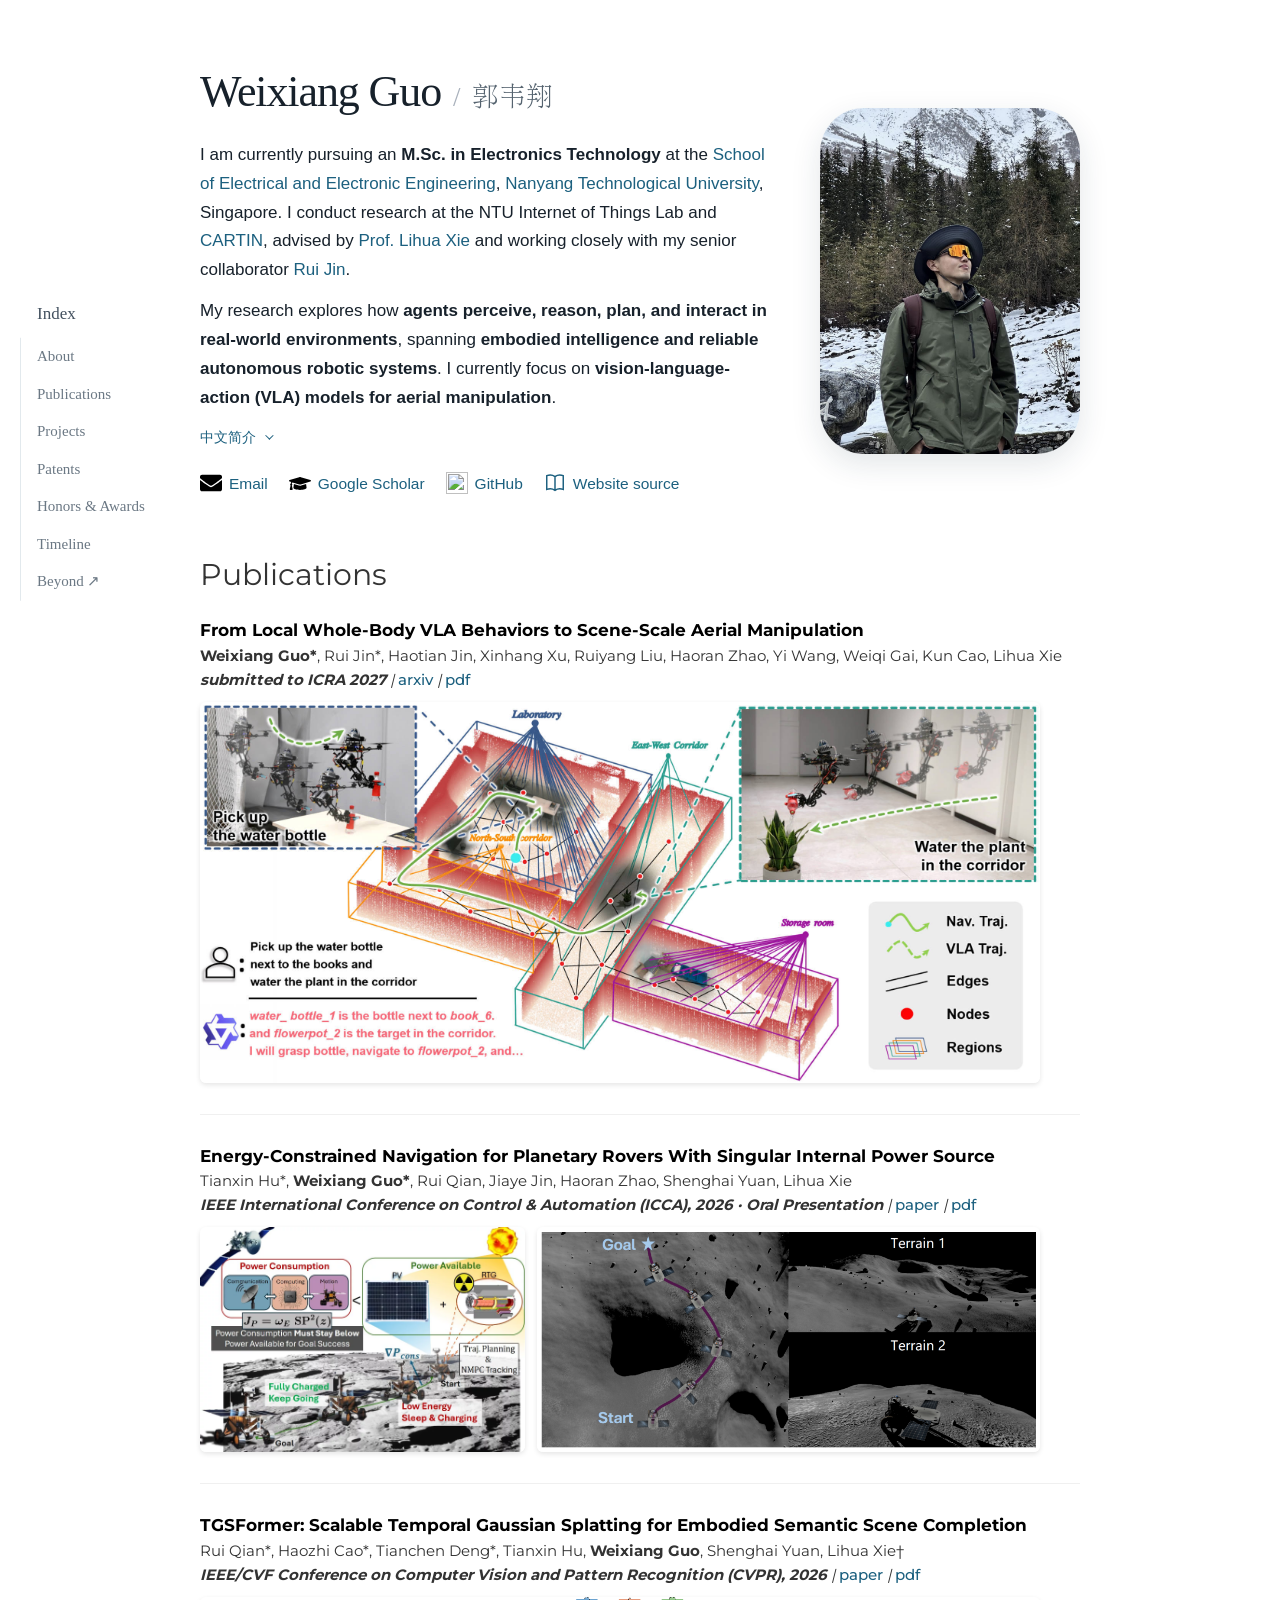
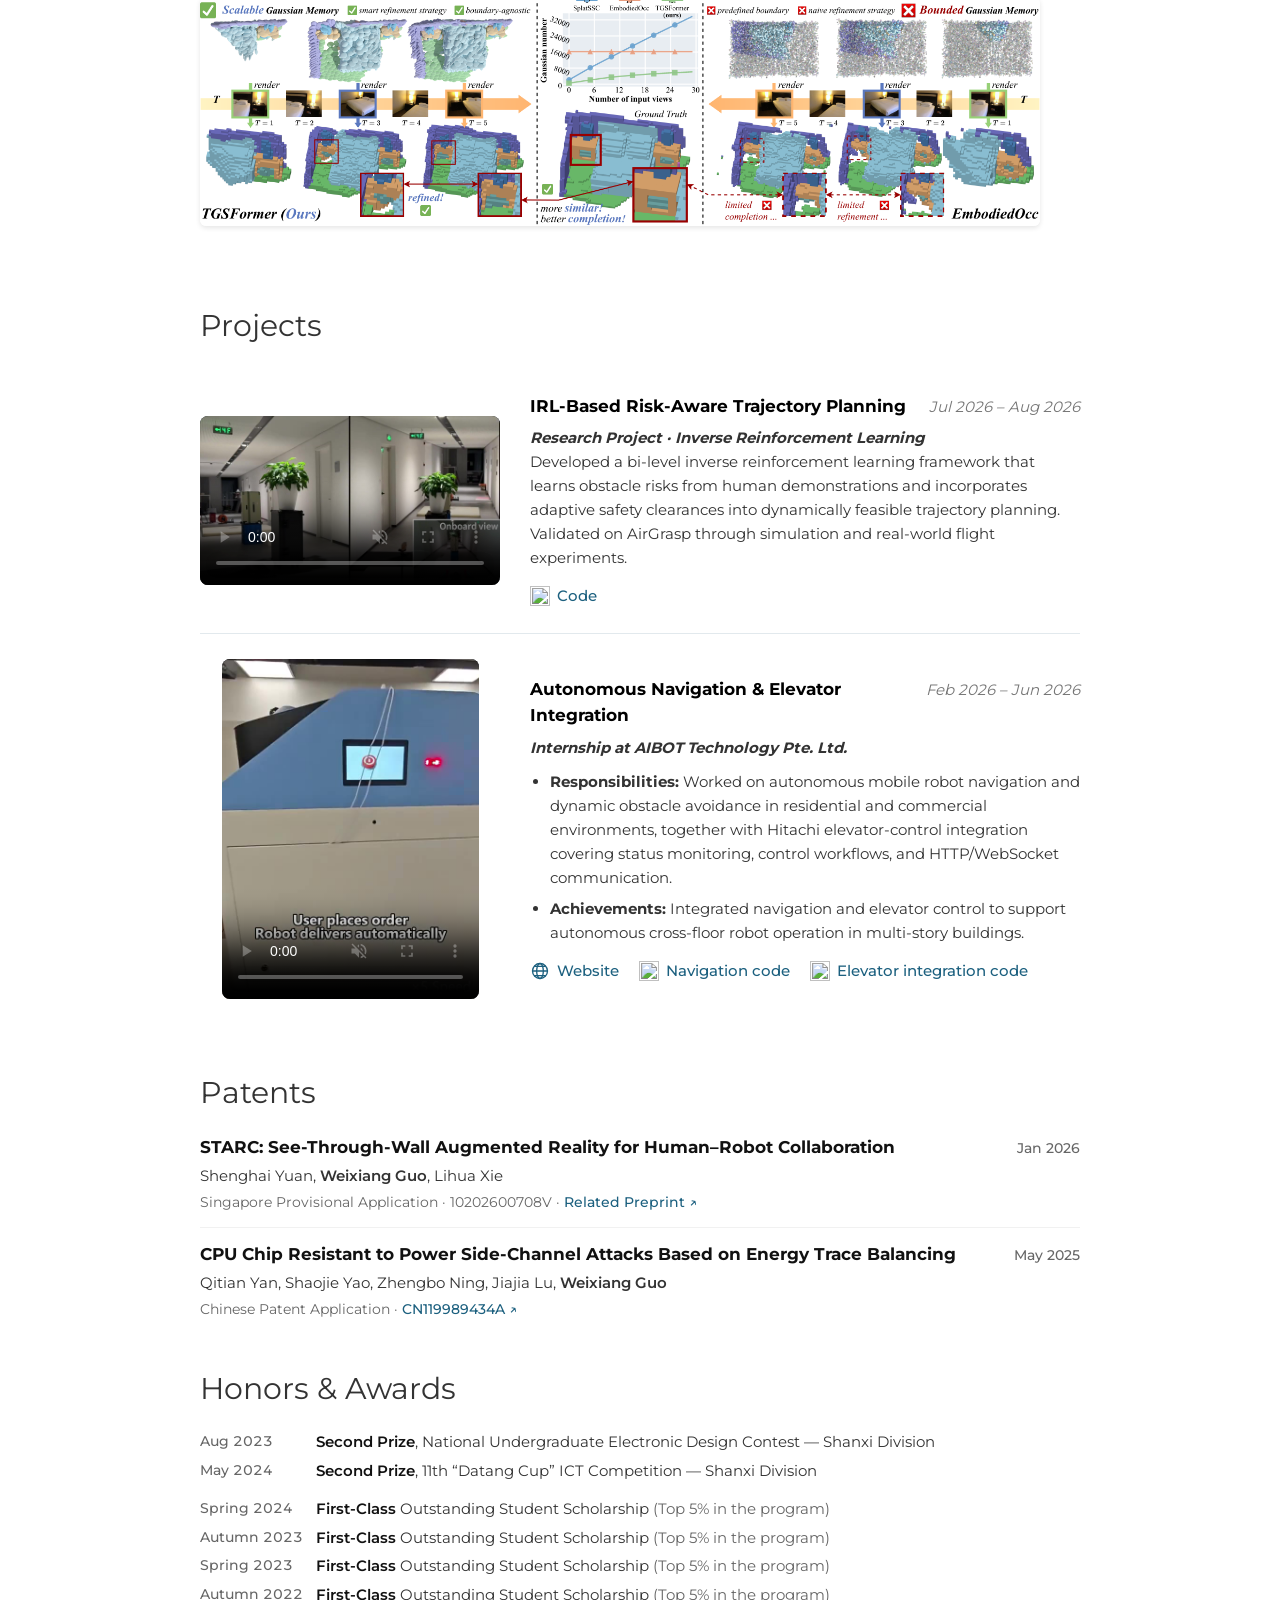
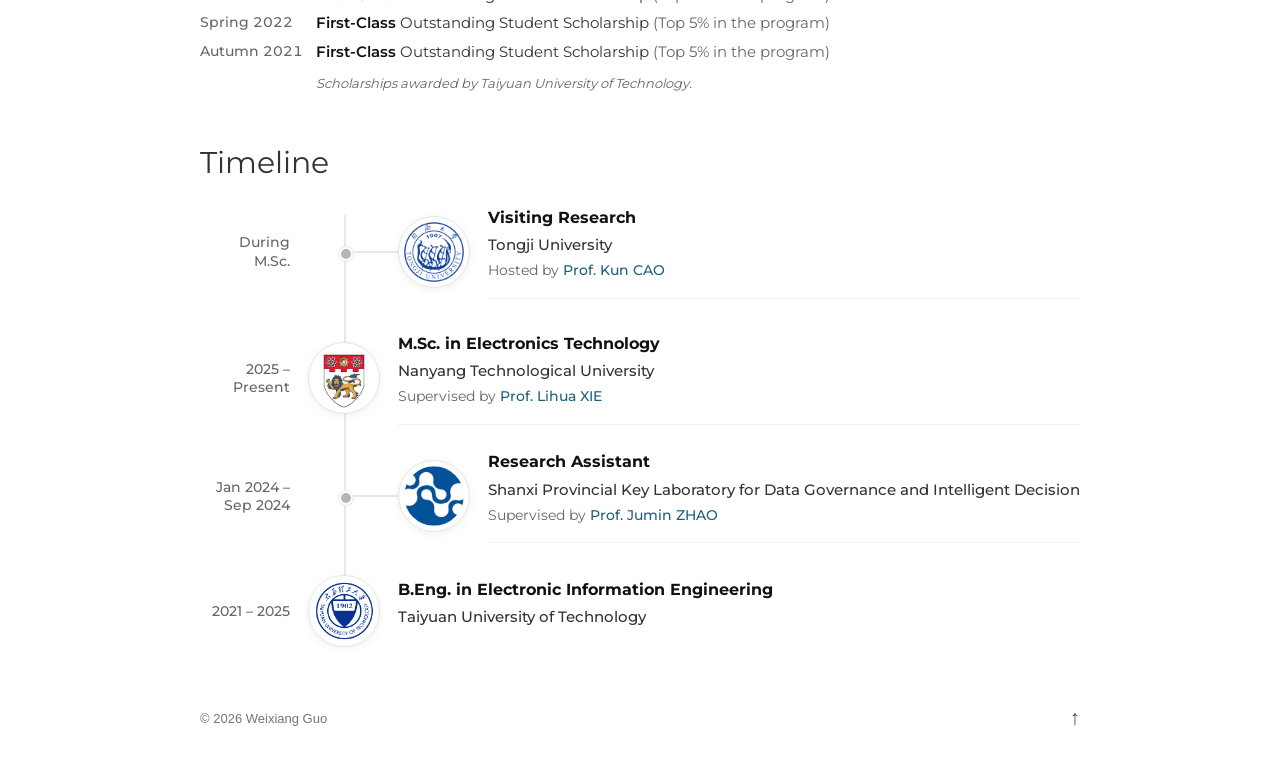
==== commit 2737170c: "Add Beyond page for basketball and personal moments" ====
--- a/index.html
+++ b/index.html
@@ -26,6 +26,7 @@
           <li class="section-nav__item"><a class="section-nav__link" href="#patents">Patents</a></li>
           <li class="section-nav__item"><a class="section-nav__link" href="#honors">Honors &amp; Awards</a></li>
           <li class="section-nav__item"><a class="section-nav__link" href="#timeline">Timeline</a></li>
+          <li class="section-nav__item"><a class="section-nav__link" href="beyond.html">Beyond ↗</a></li>
         </ol>
       </div>
     </div>
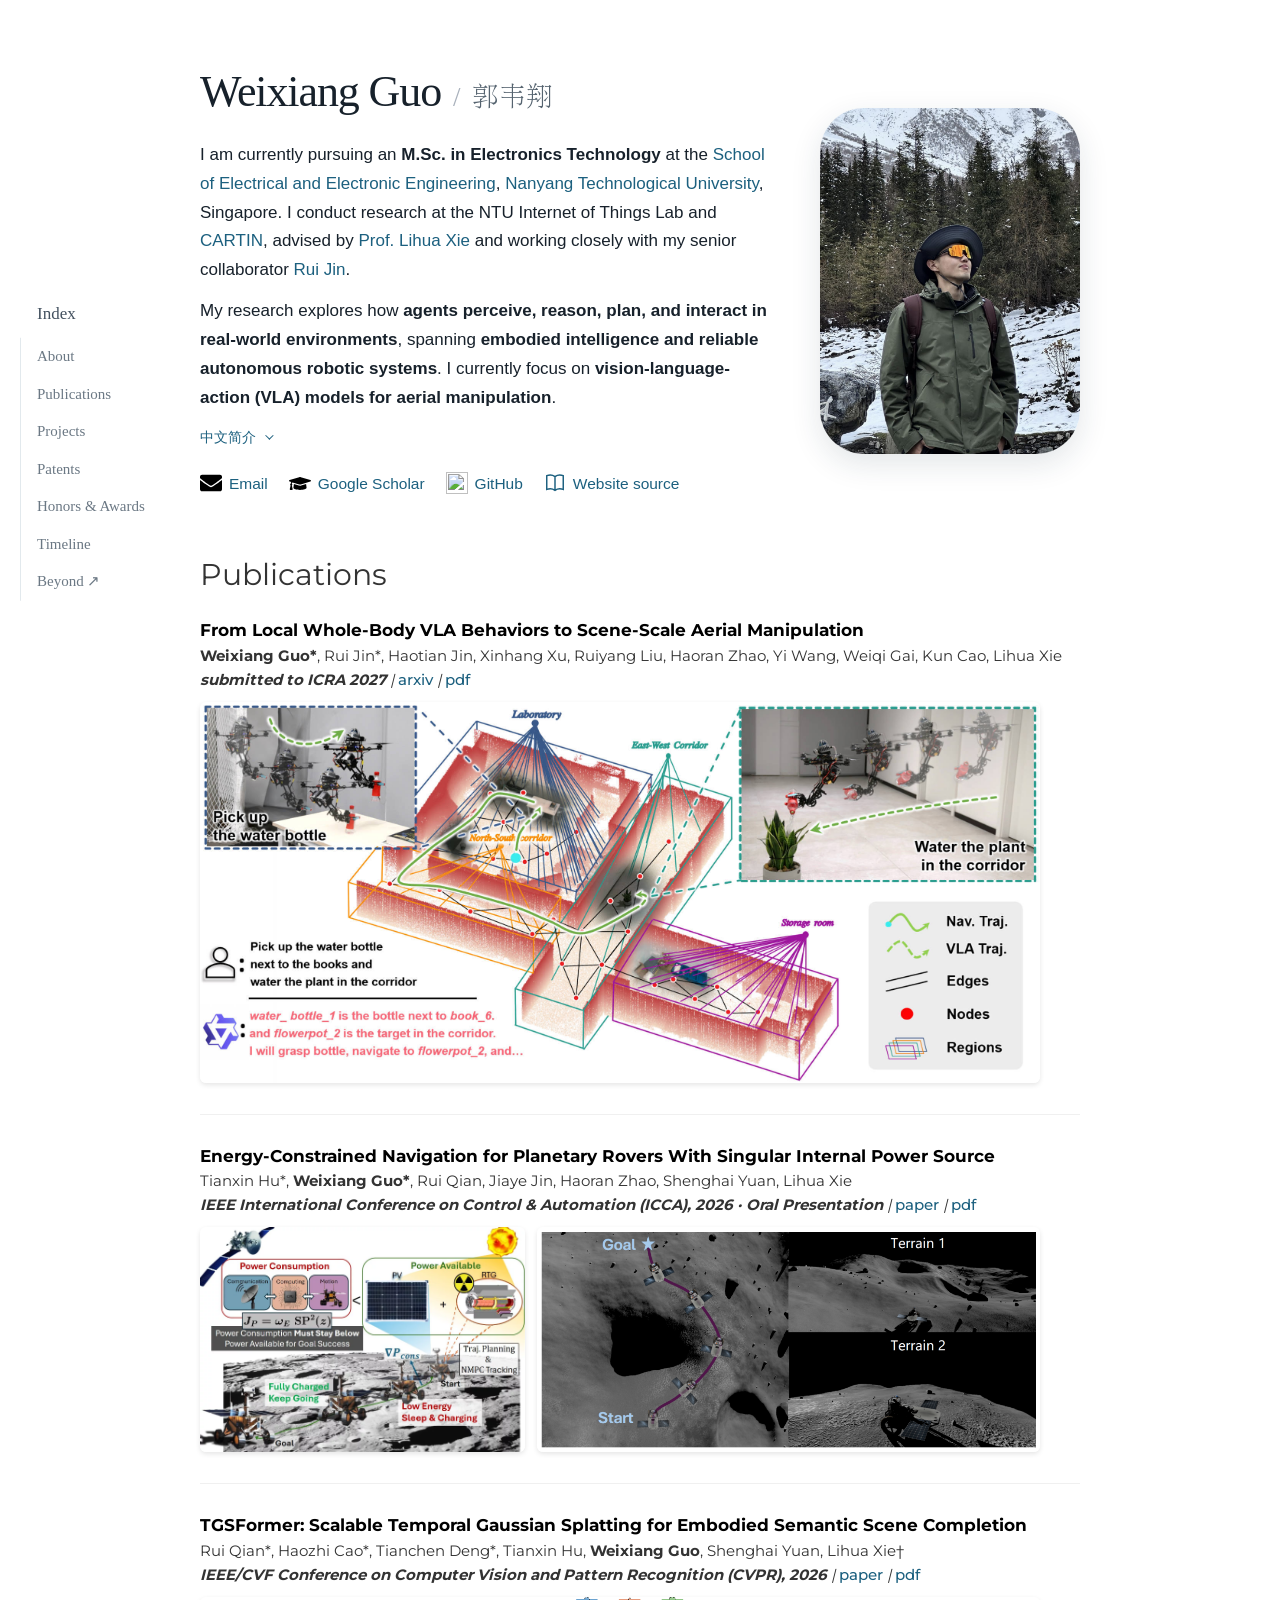
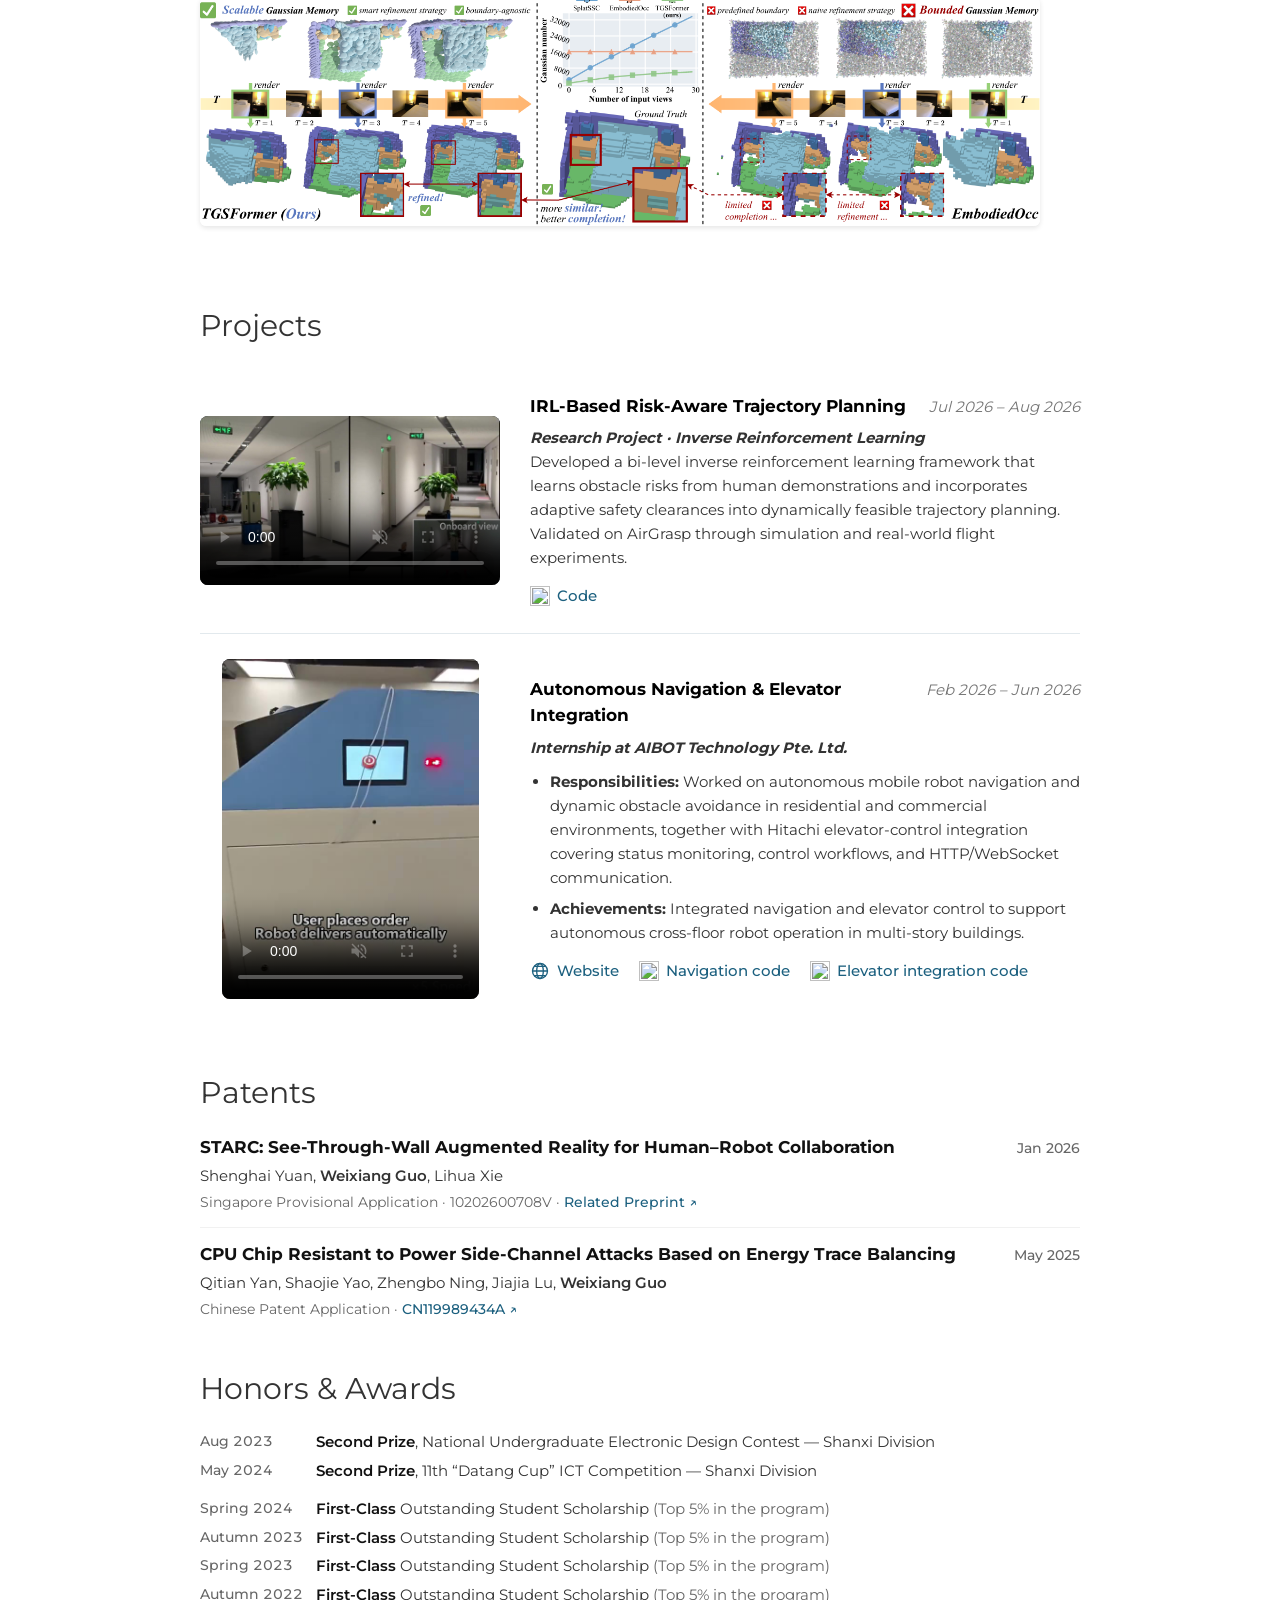
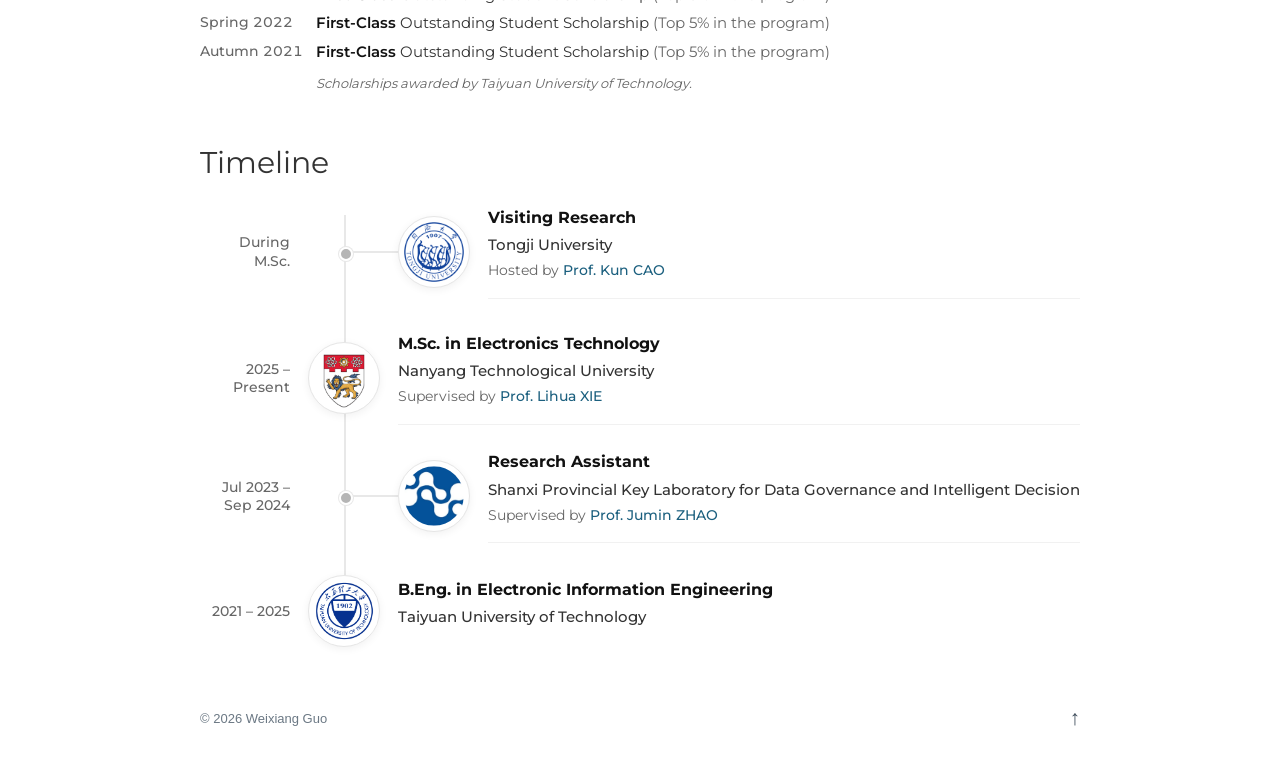
==== commit ff627381: "Align Shanxi lab dates with CV" ====
--- a/index.html
+++ b/index.html
@@ -229,7 +229,7 @@
           </div>
         </article>
         <article class="timeline-item timeline-sub">
-          <div class="timeline-date"><time datetime="2024-01">Jan 2024</time> – <time datetime="2024-09">Sep 2024</time></div>
+          <div class="timeline-date"><time datetime="2023-07">Jul 2023</time> – <time datetime="2024-09">Sep 2024</time></div>
           <div class="timeline-branch" aria-hidden="true"></div>
           <div class="timeline-sub-content">
             <div class="timeline-logo timeline-logo--lab" style="--logo-scale: .85;">
